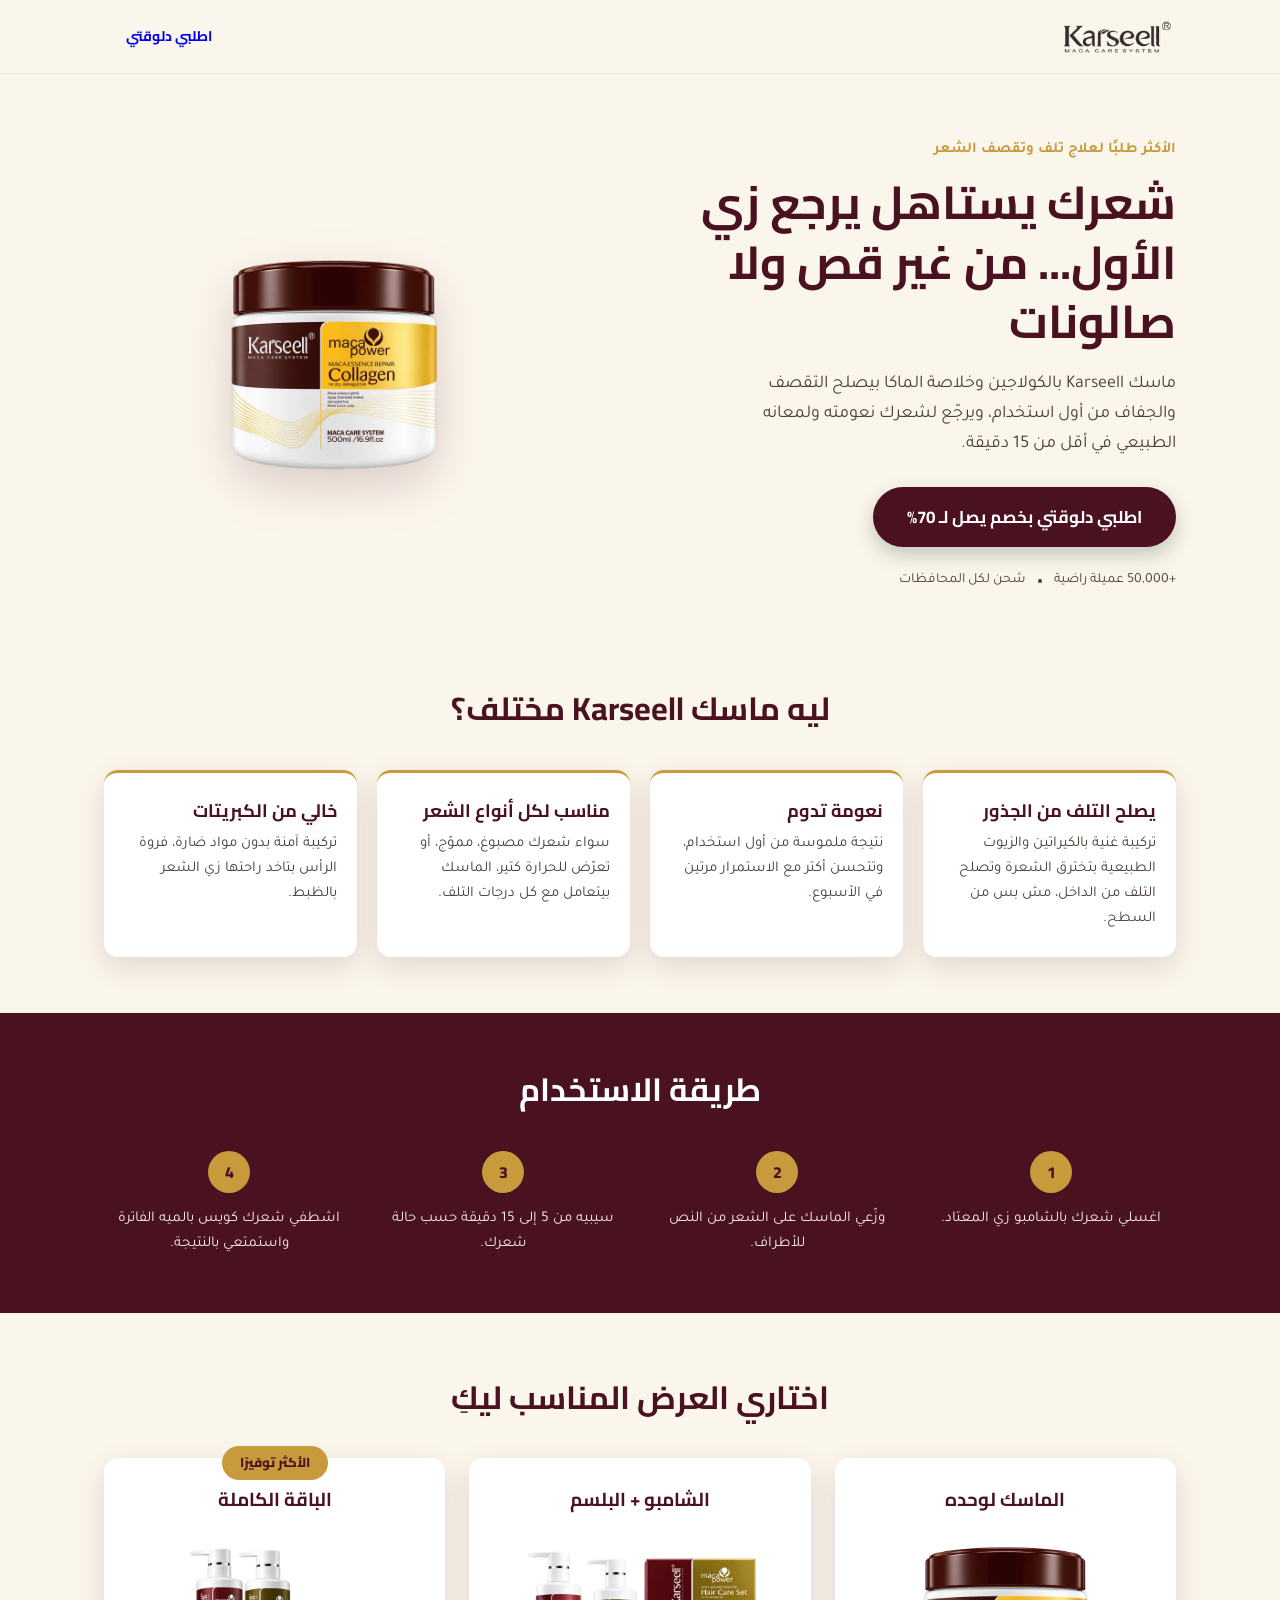
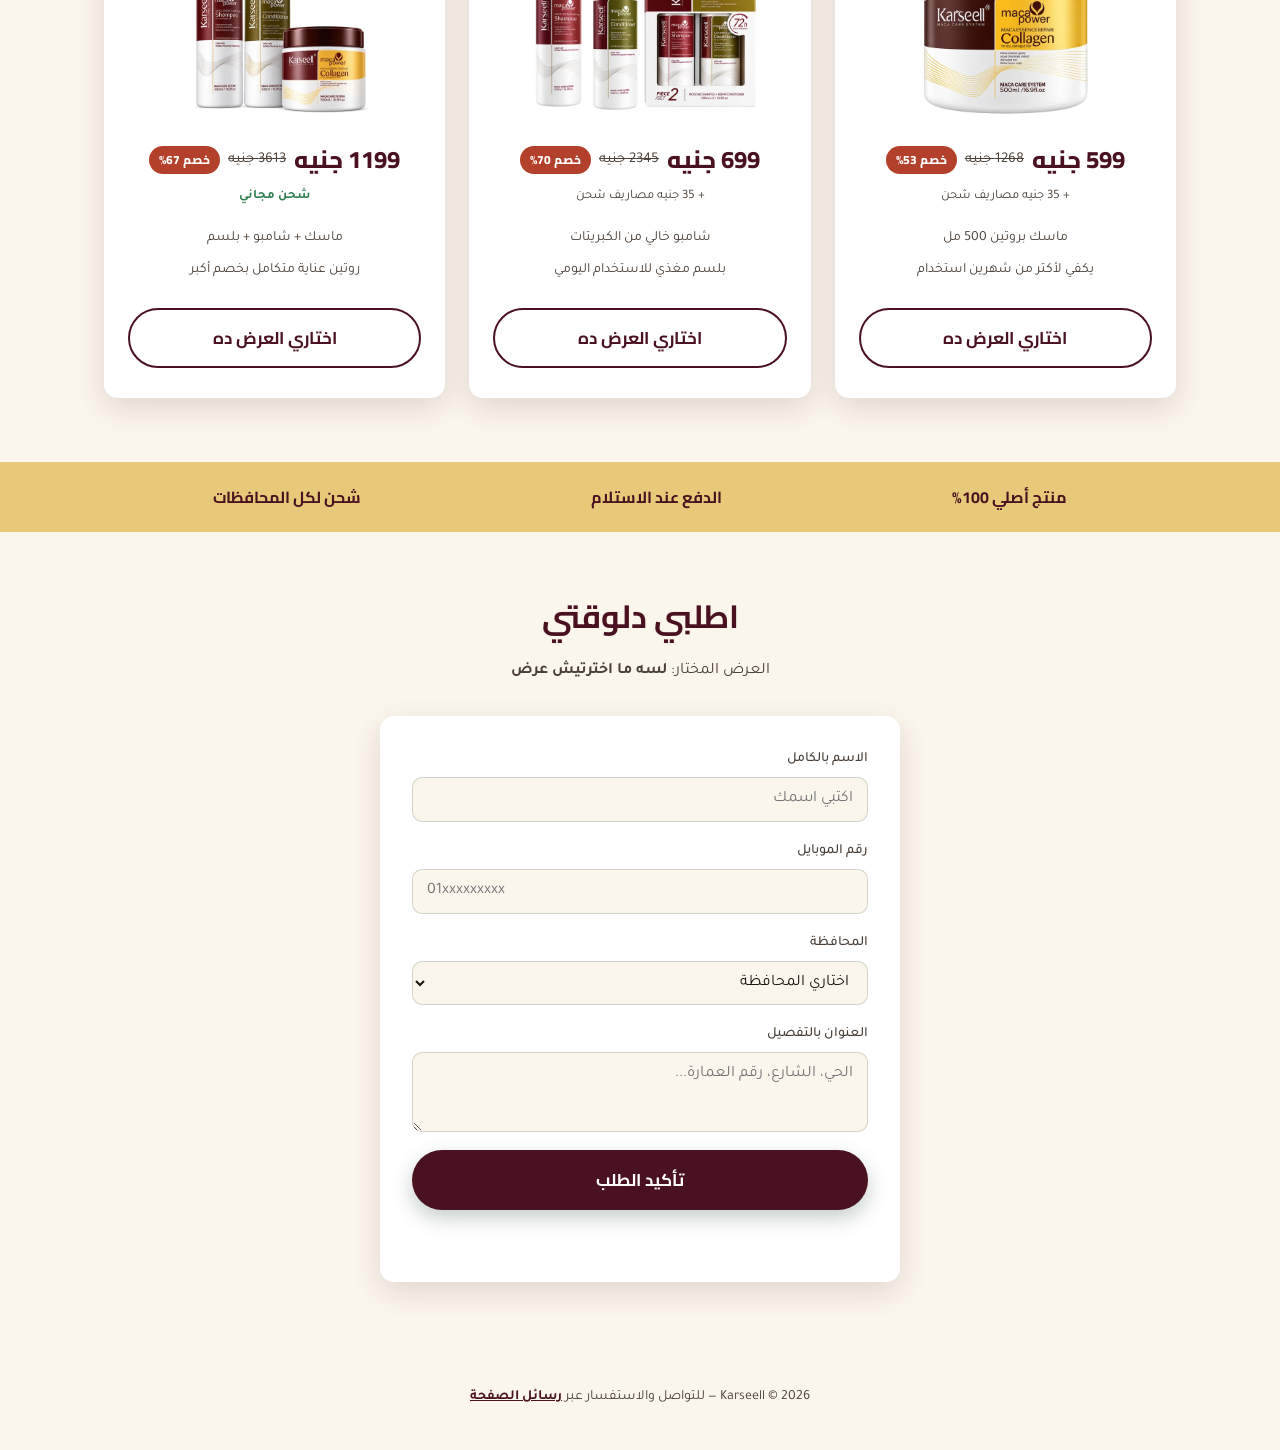
==== index.html @ fdcff7a0 "Update index.html" ====
<!DOCTYPE html>
<html lang="ar" dir="rtl">
<head>
<meta charset="UTF-8">
<meta name="viewport" content="width=device-width, initial-scale=1.0">
<title>Karseell | ماسك الشعر الأصلي</title>
<link rel="icon" type="image/png" href="assets/favicon.png">
<meta name="description" content="ماسك الشعر من Karseell بالكولاجين وخلاصة الماكا - يصلح التلف والتقصف ويرجّع للشعر نعومته من أول استخدام. اطلبي دلوقتي بخصم يصل لـ 50%.">
<link rel="preconnect" href="https://fonts.googleapis.com">
<link rel="preconnect" href="https://fonts.gstatic.com" crossorigin>
<link href="https://fonts.googleapis.com/css2?family=Cairo:wght@600;700;800&family=Tajawal:wght@400;500;700&display=swap" rel="stylesheet">
<link rel="stylesheet" href="style.css">
</head>
<body>

<!-- Header -->
<header class="site-header">
  <div class="wrap header-inner">
    <img src="assets/logo.png" alt="Karseell" class="logo-img">
    <a href="#order" class="btn btn-small">اطلبي دلوقتي</a>
  </div>
</header>

<!-- Hero -->
<section class="hero">
  <div class="wrap hero-inner">
    <div class="hero-copy">
      <p class="eyebrow">الأكثر طلبًا لعلاج تلف وتقصف الشعر</p>
      <h1>شعرك يستاهل يرجع زي الأول... من غير قص ولا صالونات</h1>
      <p class="hero-sub">ماسك Karseell بالكولاجين وخلاصة الماكا بيصلح التقصف والجفاف من أول استخدام، ويرجّع لشعرك نعومته ولمعانه الطبيعي في أقل من 15 دقيقة.</p>
      <a href="#order" class="btn btn-primary">اطلبي دلوقتي بخصم يصل لـ 70%</a>
      <div class="hero-trust">
        <span>+50,000 عميلة راضية</span>
        <span class="dot"></span>
        <span>شحن لكل المحافظات</span>
      </div>
    </div>
    <div class="hero-visual">
      <img src="assets/mask.webp" alt="ماسك Karseell" class="product-photo hero-photo">
    </div>
  </div>
</section>

<!-- Features -->
<section class="features">
  <div class="wrap">
    <h2 class="section-title">ليه ماسك Karseell مختلف؟</h2>
    <div class="feature-grid">
      <div class="feature-card">
        <h3>يصلح التلف من الجذور</h3>
        <p>تركيبة غنية بالكيراتين والزيوت الطبيعية بتخترق الشعرة وتصلح التلف من الداخل، مش بس من السطح.</p>
      </div>
      <div class="feature-card">
        <h3>نعومة تدوم</h3>
        <p>نتيجة ملموسة من أول استخدام، وتتحسن أكتر مع الاستمرار مرتين في الأسبوع.</p>
      </div>
      <div class="feature-card">
        <h3>مناسب لكل أنواع الشعر</h3>
        <p>سواء شعرك مصبوغ، مموّج، أو تعرّض للحرارة كتير، الماسك بيتعامل مع كل درجات التلف.</p>
      </div>
      <div class="feature-card">
        <h3>خالي من الكبريتات</h3>
        <p>تركيبة آمنة بدون مواد ضارة، فروة الرأس بتاخد راحتها زي الشعر بالظبط.</p>
      </div>
    </div>
  </div>
</section>

<!-- How to use -->
<section class="how-to">
  <div class="wrap">
    <h2 class="section-title">طريقة الاستخدام</h2>
    <div class="steps">
      <div class="step">
        <span class="step-num">1</span>
        <p>اغسلي شعرك بالشامبو زي المعتاد.</p>
      </div>
      <div class="step">
        <span class="step-num">2</span>
        <p>وزّعي الماسك على الشعر من النص للأطراف.</p>
      </div>
      <div class="step">
        <span class="step-num">3</span>
        <p>سيبيه من 5 إلى 15 دقيقة حسب حالة شعرك.</p>
      </div>
      <div class="step">
        <span class="step-num">4</span>
        <p>اشطفي شعرك كويس بالميه الفاترة واستمتعي بالنتيجة.</p>
      </div>
    </div>
  </div>
</section>

<!-- Offers -->
<section class="offers" id="offers">
  <div class="wrap">
    <h2 class="section-title">اختاري العرض المناسب ليكِ</h2>
    <div class="offer-grid">

      <div class="offer-card" data-offer="mask">
        <h3>الماسك لوحده</h3>
        <div class="offer-visual">
          <img src="assets/mask.webp" alt="ماسك Karseell" class="product-photo">
        </div>
        <p class="offer-price"><span class="price-new">599 جنيه</span> <span class="price-old">1268 جنيه</span> <span class="discount-badge">خصم 53%</span></p>
        <p class="offer-shipping">+ 35 جنيه مصاريف شحن</p>
        <ul class="offer-list">
          <li>ماسك بروتين 500 مل</li>
          <li>يكفي لأكتر من شهرين استخدام</li>
        </ul>
        <a href="#order" class="btn btn-outline choose-offer">اختاري العرض ده</a>
      </div>

      <div class="offer-card" data-offer="duo">
        <h3>الشامبو + البلسم</h3>
        <div class="offer-visual">
          <img src="assets/duo.webp" alt="شامبو وبلسم Karseell" class="product-photo">
        </div>
        <p class="offer-price"><span class="price-new">699 جنيه</span> <span class="price-old">2345 جنيه</span> <span class="discount-badge">خصم 70%</span></p>
        <p class="offer-shipping">+ 35 جنيه مصاريف شحن</p>
        <ul class="offer-list">
          <li>شامبو خالي من الكبريتات</li>
          <li>بلسم مغذي للاستخدام اليومي</li>
        </ul>
        <a href="#order" class="btn btn-outline choose-offer">اختاري العرض ده</a>
      </div>

      <div class="offer-card recommended" data-offer="full">
        <span class="badge">الأكثر توفيرًا</span>
        <h3>الباقة الكاملة</h3>
        <div class="offer-visual">
          <img src="assets/bundle.webp" alt="باقة Karseell كاملة: ماسك وشامبو وبلسم" class="product-photo">
        </div>
        <p class="offer-price"><span class="price-new">1199 جنيه</span> <span class="price-old">3613 جنيه</span> <span class="discount-badge">خصم 67%</span></p>
        <p class="offer-shipping offer-shipping-free">شحن مجاني</p>
        <ul class="offer-list">
          <li>ماسك + شامبو + بلسم</li>
          <li>روتين عناية متكامل بخصم أكبر</li>
        </ul>
        <a href="#order" class="btn btn-outline choose-offer">اختاري العرض ده</a>
      </div>

    </div>
  </div>
</section>

<!-- Trust -->
<section class="trust">
  <div class="wrap trust-inner">
    <div class="trust-item">منتج أصلي 100%</div>
    <div class="trust-item">الدفع عند الاستلام</div>
    <div class="trust-item">شحن لكل المحافظات</div>
  </div>
</section>

<!-- Order Form -->
<section class="order" id="order">
  <div class="wrap">
    <h2 class="section-title">اطلبي دلوقتي</h2>
    <p class="order-sub">العرض المختار: <strong id="selectedOfferLabel">لسه ما اخترتيش عرض</strong></p>

    <form id="orderForm" class="order-form" novalidate>
      <input type="hidden" id="offerField" name="offer" value="">

      <label>
        الاسم بالكامل
        <input type="text" name="name" required placeholder="اكتبي اسمك">
      </label>

      <label>
        رقم الموبايل
        <input type="tel" name="phone" required pattern="^01[0-9]{9}$" placeholder="01xxxxxxxxx">
      </label>

      <label>
        المحافظة
        <select name="governorate" required>
          <option value="" disabled selected>اختاري المحافظة</option>
          <option>القاهرة</option>
          <option>الجيزة</option>
          <option>الإسكندرية</option>
          <option>القليوبية</option>
          <option>الدقهلية</option>
          <option>الشرقية</option>
          <option>الغربية</option>
          <option>المنوفية</option>
          <option>البحيرة</option>
          <option>كفر الشيخ</option>
          <option>دمياط</option>
          <option>بورسعيد</option>
          <option>الإسماعيلية</option>
          <option>السويس</option>
          <option>شمال سيناء</option>
          <option>جنوب سيناء</option>
          <option>الفيوم</option>
          <option>بني سويف</option>
          <option>المنيا</option>
          <option>أسيوط</option>
          <option>سوهاج</option>
          <option>قنا</option>
          <option>الأقصر</option>
          <option>أسوان</option>
          <option>البحر الأحمر</option>
          <option>الوادي الجديد</option>
          <option>مطروح</option>
        </select>
      </label>

      <label>
        العنوان بالتفصيل
        <textarea name="address" required placeholder="الحي، الشارع، رقم العمارة..."></textarea>
      </label>

      <div class="order-summary" id="orderSummary" hidden>
        <h3>مراجعة الطلب قبل التأكيد</h3>
        <div class="summary-row">
          <span>المنتج المختار</span>
          <span id="summaryOfferName">-</span>
        </div>
        <div class="summary-row">
          <span>السعر</span>
          <span id="summaryPrice">-</span>
        </div>
        <div class="summary-row">
          <span>نسبة الخصم</span>
          <span id="summaryDiscount">-</span>
        </div>
        <div class="summary-row">
          <span>مصاريف الشحن</span>
          <span id="summaryShipping">-</span>
        </div>

        <div class="coupon-block">
          <label for="couponInput">عندك كود خصم؟</label>
          <div class="coupon-input-group">
            <input type="text" id="couponInput" placeholder="اكتبي الكود هنا">
            <button type="button" id="applyCouponBtn" class="btn btn-outline btn-small">تفعيل الكود</button>
          </div>
          <p id="couponMessage" class="coupon-message"></p>
        </div>

        <div class="summary-row summary-total">
          <span>الإجمالي</span>
          <span id="summaryTotal">-</span>
        </div>
      </div>

      <button type="submit" class="btn btn-primary btn-full">تأكيد الطلب</button>
      <p id="formMessage" class="form-message" role="status" aria-live="polite"></p>
    </form>
  </div>
</section>

<!-- Footer -->
<footer class="site-footer">
  <div class="wrap">
    <p>Karseell &copy; <span id="year"></span> — للتواصل والاستفسار عبر <a href="https://www.facebook.com/karseell.original.egypt/" target="_blank" rel="noopener">رسائل الصفحة</a></p>
  </div>
</footer>

<script src="script.js"></script>
</body>
</html>
---- style.css ----
/* ============ Tokens ============ */
:root{
  --emerald-deep: #4A1220;
  --emerald: #6E1F31;
  --gold: #C79A3B;
  --gold-light: #E7C979;
  --ivory: #FBF6EC;
  --blush: #D98B95;
  --ink: #1A1410;
  --ink-soft: #4B4038;
  --white: #FFFFFF;

  --font-display: 'Cairo', sans-serif;
  --font-body: 'Tajawal', sans-serif;

  --radius: 14px;
  --shadow: 0 10px 30px rgba(74, 18, 32, 0.14);
  --max-width: 1120px;
}

*{ box-sizing: border-box; }
html{ scroll-behavior: smooth; overflow-x: hidden; }

body{
  margin:0;
  font-family: var(--font-body);
  color: var(--ink);
  background: var(--ivory);
  line-height: 1.65;
  overflow-x: hidden;
}

img{ max-width:100%; display:block; }

.wrap{
  max-width: var(--max-width);
  margin: 0 auto;
  padding: 0 24px;
}

h1,h2,h3{
  font-family: var(--font-display);
  margin: 0 0 16px;
  color: var(--emerald-deep);
  line-height: 1.3;
}

a{ text-decoration:none; }
ul{ margin:0; padding:0; list-style:none; }

/* ============ Buttons ============ */
.btn{
  display:inline-block;
  font-family: var(--font-display);
  font-weight:700;
  font-size: 17px;
  padding: 14px 32px;
  border-radius: 999px;
  transition: transform .15s ease, box-shadow .15s ease;
  border: 2px solid transparent;
  cursor:pointer;
}
.btn:hover{ transform: translateY(-2px); }

.btn-primary{
  background: var(--emerald-deep);
  color: var(--white);
  box-shadow: 0 8px 20px rgba(22,56,40,.25);
}
.btn-primary:hover{ background: var(--emerald); }

.btn-outline{
  background: transparent;
  color: var(--emerald-deep);
  border-color: var(--emerald-deep);
}
.btn-outline:hover{ background: var(--emerald-deep); color: var(--white); }

.btn-small{ padding: 9px 20px; font-size: 14px; }
.btn-full{ width:100%; text-align:center; border:none; }

/* ============ Header ============ */
.site-header{
  position: sticky;
  top:0;
  z-index: 50;
  background: rgba(251,246,236,.92);
  backdrop-filter: blur(6px);
  border-bottom: 1px solid rgba(22,56,40,.08);
}
.header-inner{
  display:flex;
  align-items:center;
  justify-content:space-between;
  padding-top: 14px;
  padding-bottom: 14px;
}
.logo-img{
  height: 34px;
  width: auto;
}

/* ============ Hero ============ */
.hero{ padding: 64px 0 40px; }
.hero-inner{
  display:grid;
  grid-template-columns: 1.1fr .9fr;
  gap: 48px;
  align-items:center;
}
.eyebrow{
  color: var(--gold);
  font-weight: 700;
  margin: 0 0 10px;
  font-size: 15px;
}
.hero h1{
  font-size: clamp(32px, 4vw, 46px);
}
.hero-sub{
  color: var(--ink-soft);
  font-size: 18px;
  max-width: 46ch;
  margin-bottom: 28px;
}
.hero-trust{
  margin-top: 22px;
  display:flex;
  align-items:center;
  gap: 12px;
  color: var(--ink-soft);
  font-size: 14px;
  flex-wrap: wrap;
}
.dot{
  width:4px; height:4px; border-radius:50%;
  background: var(--ink-soft);
  display:inline-block;
}

.hero-visual{ display:flex; justify-content:center; }

/* ---- jar illustration (placeholder for real product photo) ---- */
.jar{
  position: relative;
  width: 200px;
}
.jar-lid{
  width: 60%;
  height: 26px;
  margin: 0 auto;
  background: linear-gradient(180deg, var(--gold-light), var(--gold));
  border-radius: 8px 8px 0 0;
}
.jar-body{
  height: 220px;
  background: linear-gradient(160deg, var(--emerald), var(--emerald-deep));
  border-radius: 0 0 22px 22px;
  display:flex;
  align-items:center;
  justify-content:center;
  box-shadow: var(--shadow);
  position: relative;
}
.jar-body::after{
  content:"";
  position:absolute;
  inset: 14px;
  border: 1px solid rgba(255,255,255,.25);
  border-radius: 14px;
}
.jar-label{
  font-family: var(--font-display);
  color: var(--gold-light);
  font-weight: 800;
  letter-spacing: 2px;
  font-size: 14px;
}
.jar.small{ width: clamp(64px, 22vw, 100px); }
.jar.small .jar-body{ height: 120px; border-radius: 0 0 14px 14px; }
.jar.small .jar-lid{ height: 16px; }
.jar.small .jar-label{ font-size: 10px; letter-spacing: 1px; }

.jar-shampoo .jar-body{ background: linear-gradient(160deg, #8A2942, var(--emerald-deep)); }
.jar-conditioner .jar-body{ background: linear-gradient(160deg, var(--blush), #B85C6B); }
.jar-conditioner .jar-label{ color: var(--white); }

/* ---- real product photos ---- */
.product-photo{
  max-width: 100%;
  height: auto;
  object-fit: contain;
}
.hero-photo{
  width: min(320px, 80%);
  filter: drop-shadow(0 18px 24px rgba(74,18,32,.18));
}
.offer-visual .product-photo{
  max-height: 170px;
  width: auto;
}

/* ============ Section title ============ */
.section-title{
  text-align:center;
  font-size: clamp(24px, 3vw, 32px);
  margin-bottom: 40px;
}

/* ============ Features ============ */
.features{ padding: 56px 0; }
.feature-grid{
  display:grid;
  grid-template-columns: repeat(4, 1fr);
  gap: 20px;
}
.feature-card{
  background: var(--white);
  border-radius: var(--radius);
  padding: 26px 20px;
  box-shadow: var(--shadow);
  border-top: 3px solid var(--gold);
}
.feature-card h3{
  font-size: 18px;
  margin-bottom: 10px;
}
.feature-card p{
  color: var(--ink-soft);
  font-size: 15px;
  margin:0;
}

/* ============ How to use ============ */
.how-to{
  padding: 56px 0;
  background: var(--emerald-deep);
  color: var(--white);
}
.how-to .section-title{ color: var(--white); }
.steps{
  display:grid;
  grid-template-columns: repeat(4, 1fr);
  gap: 24px;
}
.step{ text-align:center; }
.step-num{
  display:inline-flex;
  align-items:center;
  justify-content:center;
  width: 42px; height:42px;
  border-radius:50%;
  background: var(--gold);
  color: var(--emerald-deep);
  font-family: var(--font-display);
  font-weight: 800;
  margin-bottom: 14px;
}
.step p{ margin:0; font-size:15px; opacity:.92; }

/* ============ Offers ============ */
.offers{ padding: 64px 0; }
.offer-grid{
  display:grid;
  grid-template-columns: repeat(3, 1fr);
  gap: 24px;
  align-items: stretch;
}
.offer-card{
  background: var(--white);
  border-radius: var(--radius);
  padding: 28px 22px;
  box-shadow: var(--shadow);
  text-align:center;
  display:flex;
  flex-direction:column;
  position: relative;
  border: 2px solid transparent;
  transition: border-color .2s ease, transform .2s ease, box-shadow .2s ease;
}
.offer-card.selected{
  border-color: var(--gold);
  transform: translateY(-10px);
  box-shadow: 0 14px 34px rgba(74, 18, 32, 0.2);
}
.offer-card.selected .choose-offer{
  background: var(--emerald-deep);
  color: var(--white);
  border-color: var(--emerald-deep);
}
.badge{
  position:absolute;
  top: -14px;
  right: 50%;
  transform: translateX(50%);
  background: var(--gold);
  color: var(--emerald-deep);
  font-family: var(--font-display);
  font-weight: 800;
  font-size: 13px;
  padding: 6px 18px;
  border-radius: 999px;
  white-space: nowrap;
}
.offer-visual{
  display:flex;
  justify-content:center;
  flex-wrap: wrap;
  gap: 10px;
  margin: 18px 0;
  min-height: 130px;
  align-items:flex-end;
}
.offer-price{
  margin: 6px 0 14px;
  display:flex;
  align-items:center;
  justify-content:center;
  flex-wrap: wrap;
  gap: 8px;
}
.price-new{
  font-family: var(--font-display);
  font-weight: 800;
  font-size: 24px;
  color: var(--emerald-deep);
}
.price-old{
  font-size: 15px;
  color: var(--ink-soft);
  text-decoration: line-through;
}
.discount-badge{
  font-family: var(--font-display);
  font-weight: 800;
  font-size: 12px;
  color: var(--white);
  background: #B3402A;
  padding: 4px 10px;
  border-radius: 999px;
  white-space: nowrap;
}
.offer-list{ margin-bottom: 22px; flex-grow:1; }
.offer-shipping{
  font-size: 13px;
  color: var(--ink-soft);
  margin: -8px 0 16px;
}
.offer-shipping-free{
  color: #2E7D4F;
  font-weight: 700;
}
.offer-list li{
  color: var(--ink-soft);
  font-size: 14px;
  padding: 4px 0;
}

/* ============ Trust bar ============ */
.trust{ background: var(--gold-light); padding: 22px 0; }
.trust-inner{
  display:flex;
  justify-content:space-around;
  flex-wrap: wrap;
  gap: 12px;
  font-family: var(--font-display);
  font-weight: 700;
  color: var(--emerald-deep);
  text-align:center;
}

/* ============ Order form ============ */
.order{ padding: 64px 0; }
.order-sub{
  text-align:center;
  color: var(--ink-soft);
  margin-top:-20px;
  margin-bottom: 32px;
}
.order-form{
  max-width: 520px;
  margin: 0 auto;
  display:flex;
  flex-direction:column;
  gap: 18px;
  background: var(--white);
  padding: 32px;
  border-radius: var(--radius);
  box-shadow: var(--shadow);
}
.order-form label{
  display:flex;
  flex-direction:column;
  gap: 6px;
  font-size: 14px;
  color: var(--ink-soft);
  font-weight: 500;
}
.order-form input,
.order-form select,
.order-form textarea{
  font-family: var(--font-body);
  font-size: 16px;
  padding: 12px 14px;
  border-radius: 10px;
  border: 1.5px solid rgba(22,56,40,.18);
  background: var(--ivory);
  color: var(--ink);
}
.order-form input:focus,
.order-form select:focus,
.order-form textarea:focus{
  outline: none;
  border-color: var(--gold);
}
.order-form textarea{ resize: vertical; min-height: 80px; }
.form-message{
  text-align:center;
  font-weight: 700;
  min-height: 22px;
  margin:0;
}
.form-message.success{ color: var(--emerald-deep); }
.form-message.error{ color: #B3402A; }

/* ---- order summary / review before confirming ---- */
.order-summary{
  background: var(--ivory);
  border: 1.5px solid rgba(74,18,32,.15);
  border-radius: 12px;
  padding: 18px;
  margin-top: 6px;
}
.order-summary h3{
  font-size: 16px;
  margin: 0 0 12px;
}
.summary-row{
  display:flex;
  justify-content:space-between;
  align-items:center;
  font-size: 14px;
  color: var(--ink-soft);
  padding: 6px 0;
  border-bottom: 1px dashed rgba(74,18,32,.12);
}
.summary-row:last-of-type{ border-bottom:none; }
.summary-total{
  margin-top: 6px;
  padding-top: 12px;
  border-top: 2px solid rgba(74,18,32,.2);
  font-family: var(--font-display);
  font-weight: 800;
  font-size: 18px;
  color: var(--emerald-deep);
}
.summary-free{ color:#2E7D4F; font-weight:700; }

.coupon-block{
  margin: 14px 0;
  padding: 14px 0;
  border-top: 1px dashed rgba(74,18,32,.12);
  border-bottom: 1px dashed rgba(74,18,32,.12);
}
.coupon-block label{
  display:block;
  font-size: 13px;
  color: var(--ink-soft);
  margin-bottom: 8px;
}
.coupon-input-group{
  display:flex;
  gap: 8px;
}
.coupon-input-group input{
  flex-grow:1;
  font-family: var(--font-body);
  font-size: 15px;
  padding: 10px 12px;
  border-radius: 8px;
  border: 1.5px solid rgba(22,56,40,.18);
  background: var(--white);
}
.coupon-message{
  font-size: 13px;
  margin: 8px 0 0;
  min-height: 16px;
}
.coupon-message.success{ color:#2E7D4F; font-weight:700; }
.coupon-message.error{ color:#B3402A; font-weight:700; }

/* ============ Footer ============ */
.site-footer{
  padding: 26px 0;
  text-align:center;
  color: var(--ink-soft);
  font-size: 14px;
}
.site-footer a{
  color: var(--emerald-deep);
  font-weight: 700;
  text-decoration: underline;
}

/* ============ Thank-you page ============ */
.thankyou{ padding: 80px 0; }
.thankyou-inner{
  max-width: 520px;
  margin: 0 auto;
  text-align:center;
}
.thankyou-check{
  width: 64px; height:64px;
  margin: 0 auto 20px;
  border-radius:50%;
  background: var(--emerald-deep);
  color: var(--white);
  font-size: 30px;
  display:flex;
  align-items:center;
  justify-content:center;
}
.thankyou-sub{
  color: var(--ink-soft);
  margin-bottom: 32px;
}
.discount-box{
  background: var(--white);
  border: 2px dashed var(--gold);
  border-radius: var(--radius);
  padding: 28px 22px;
  margin-bottom: 32px;
}
.discount-title{
  font-family: var(--font-display);
  font-weight: 800;
  color: var(--emerald-deep);
  margin: 0 0 6px;
}
.discount-copy{
  color: var(--ink-soft);
  margin: 0 0 16px;
}
.discount-code-row{
  display:flex;
  align-items:center;
  gap: 10px;
  margin-bottom: 12px;
}
.discount-code{
  font-family: var(--font-display);
  font-weight: 800;
  font-size: 24px;
  letter-spacing: 3px;
  color: var(--emerald-deep);
  background: var(--ivory);
  border-radius: 10px;
  padding: 12px 16px;
  flex-grow: 1;
}
.btn-copy{
  padding: 10px 18px;
  font-size: 14px;
  white-space: nowrap;
}
.discount-expiry{
  font-size: 13px;
  color: var(--ink-soft);
  margin:0;
}

/* ============ Focus visibility ============ */
a:focus-visible, button:focus-visible, input:focus-visible, select:focus-visible, textarea:focus-visible{
  outline: 2px solid var(--gold);
  outline-offset: 2px;
}

/* ============ Reduced motion ============ */
@media (prefers-reduced-motion: reduce){
  html{ scroll-behavior:auto; }
  .btn{ transition:none; }
}

/* ============ Responsive ============ */
@media (max-width: 860px){
  .hero-inner{ grid-template-columns: 1fr; text-align:center; }
  .hero-trust{ justify-content:center; }
  .feature-grid{ grid-template-columns: repeat(2, 1fr); }
  .steps{ grid-template-columns: repeat(2, 1fr); }
  .offer-grid{ grid-template-columns: 1fr; }
  .offer-card.selected{ transform:none; }
  .offer-card.recommended{ order:-1; }
}

@media (max-width: 480px){
  .feature-grid{ grid-template-columns: 1fr; }
  .steps{ grid-template-columns: 1fr; }
  .hero{ padding: 40px 0 24px; }
  .order-form{ padding: 22px; }
  .discount-code-row{ flex-direction: column; }
  .coupon-input-group{ flex-direction: column; }
}
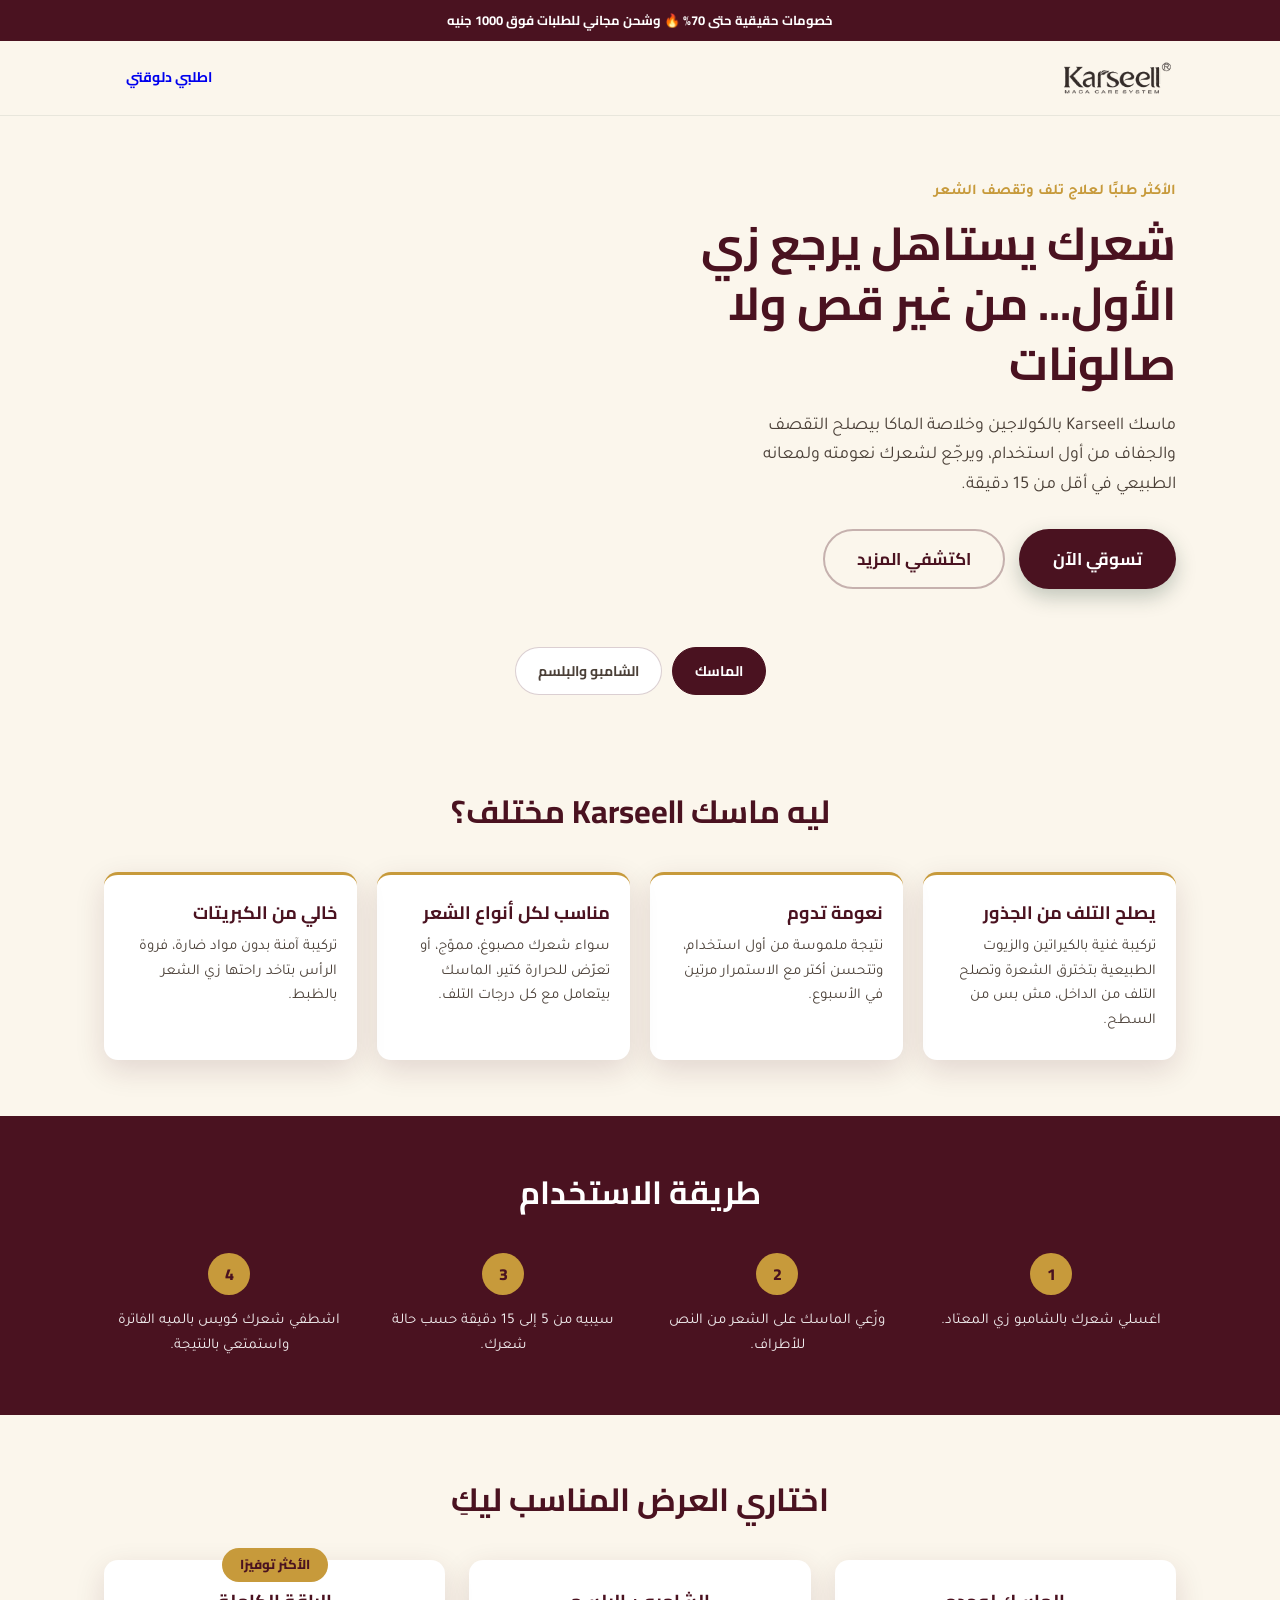
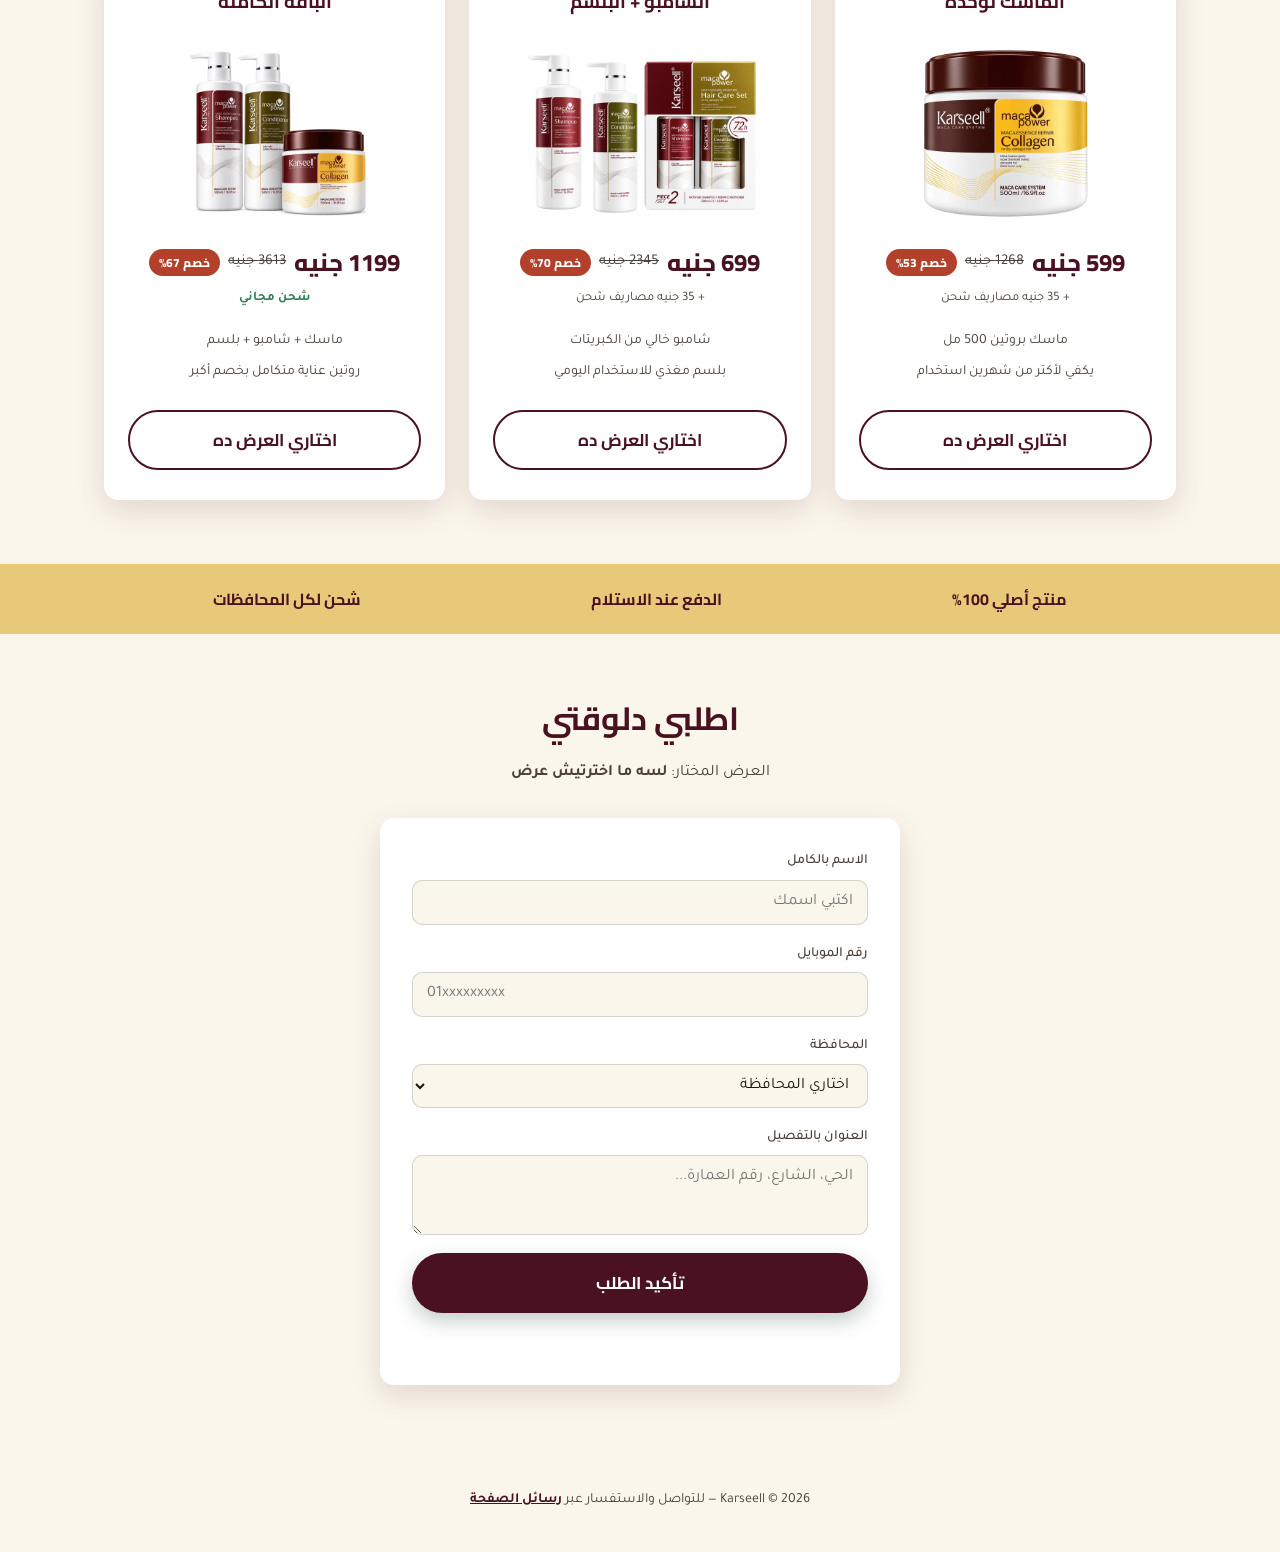
==== commit 44fce156: "Add files via upload" ====
--- a/index.html
+++ b/index.html
@@ -13,6 +13,11 @@
 </head>
 <body>
 
+<!-- Promo Bar -->
+<div class="promo-bar">
+  خصومات حقيقية حتى 70% 🔥 وشحن مجاني للطلبات فوق 1000 جنيه
+</div>
+
 <!-- Header -->
 <header class="site-header">
   <div class="wrap header-inner">
@@ -24,25 +29,43 @@
 <!-- Hero -->
 <section class="hero">
   <div class="wrap hero-inner">
-    <div class="hero-copy">
-      <p class="eyebrow">الأكثر طلبًا لعلاج تلف وتقصف الشعر</p>
-      <h1>شعرك يستاهل يرجع زي الأول... من غير قص ولا صالونات</h1>
-      <p class="hero-sub">ماسك Karseell بالكولاجين وخلاصة الماكا بيصلح التقصف والجفاف من أول استخدام، ويرجّع لشعرك نعومته ولمعانه الطبيعي في أقل من 15 دقيقة.</p>
-      <a href="#order" class="btn btn-primary">اطلبي دلوقتي بخصم يصل لـ 70%</a>
-      <div class="hero-trust">
-        <span>+50,000 عميلة راضية</span>
-        <span class="dot"></span>
-        <span>شحن لكل المحافظات</span>
-      </div>
-    </div>
-    <div class="hero-visual">
-      <img src="assets/mask.webp" alt="ماسك Karseell" class="product-photo hero-photo">
+
+    <!-- Slide 1: Mask -->
+    <div class="hero-slide is-active" data-hero-slide="mask">
+      <div class="hero-copy">
+        <p class="eyebrow">الأكثر طلبًا لعلاج تلف وتقصف الشعر</p>
+        <h1>شعرك يستاهل يرجع زي الأول... من غير قص ولا صالونات</h1>
+        <p class="hero-sub">ماسك Karseell بالكولاجين وخلاصة الماكا بيصلح التقصف والجفاف من أول استخدام، ويرجّع لشعرك نعومته ولمعانه الطبيعي في أقل من 15 دقيقة.</p>
+        <div class="hero-btn-group">
+          <a href="#order" class="btn btn-primary">تسوقي الآن</a>
+          <a href="#features" class="btn btn-secondary">اكتشفي المزيد</a>
+        </div>
+      </div>
+    </div>
+
+    <!-- Slide 2: Shampoo + Conditioner -->
+    <div class="hero-slide" data-hero-slide="duo">
+      <div class="hero-copy">
+        <p class="eyebrow">روتين العناية اليومي الكامل</p>
+        <h1>شامبو وبلسم يغسلوا التلف مش بس الشعر</h1>
+        <p class="hero-sub">تركيبة خالية من الكبريتات بتنضف فروة الرأس وتغذي الشعر من الاستخدام اليومي، مع بلسم مرطب يسهّل تسريح شعرك من غير تشابك.</p>
+        <div class="hero-btn-group">
+          <a href="#order" class="btn btn-primary">تسوقي الآن</a>
+          <a href="#features" class="btn btn-secondary">اكتشفي المزيد</a>
+        </div>
+      </div>
+    </div>
+
+    <!-- Hero tabs -->
+    <div class="hero-tabs">
+      <button type="button" class="hero-tab is-active" data-hero-tab="mask">الماسك</button>
+      <button type="button" class="hero-tab" data-hero-tab="duo">الشامبو والبلسم</button>
     </div>
   </div>
 </section>
 
 <!-- Features -->
-<section class="features">
+<section class="features" id="features">
   <div class="wrap">
     <h2 class="section-title">ليه ماسك Karseell مختلف؟</h2>
     <div class="feature-grid">
@@ -258,6 +281,11 @@
   </div>
 </footer>
 
+<!-- Sticky mobile CTA -->
+<div class="mobile-sticky-cta">
+  <a href="#order" class="btn btn-primary btn-full">اطلبي دلوقتي بخصم يصل لـ 70% 🔥</a>
+</div>
+
 <script src="script.js"></script>
 </body>
 </html>
--- a/style.css
+++ b/style.css
@@ -76,6 +76,24 @@
 }
 .btn-outline:hover{ background: var(--emerald-deep); color: var(--white); }
 
+.btn-secondary{
+  background: transparent;
+  color: var(--emerald-deep);
+  border-color: rgba(74,18,32,.3);
+}
+.btn-secondary:hover{
+  border-color: var(--emerald-deep);
+  background: rgba(74,18,32,.05);
+}
+
+.hero-btn-group{
+  display:flex;
+  align-items:center;
+  gap: 14px;
+  flex-wrap: wrap;
+  margin-bottom: 22px;
+}
+
 .btn-small{ padding: 9px 20px; font-size: 14px; }
 .btn-full{ width:100%; text-align:center; border:none; }
 
@@ -101,12 +119,53 @@
 }
 
 /* ============ Hero ============ */
-.hero{ padding: 64px 0 40px; }
-.hero-inner{
-  display:grid;
+/* ============ Promo bar ============ */
+.promo-bar{
+  background: var(--emerald-deep);
+  color: var(--white);
+  text-align: center;
+  font-family: var(--font-display);
+  font-weight: 700;
+  font-size: 13px;
+  padding: 10px 16px;
+}
+
+/* ============ Hero ============ */
+.hero{ padding: 64px 0 40px; position: relative; }
+.hero-slide{
+  display: none;
+}
+.hero-slide.is-active{
+  display: grid;
   grid-template-columns: 1.1fr .9fr;
   gap: 48px;
-  align-items:center;
+  align-items: center;
+}
+.hero-tabs{
+  display:flex;
+  justify-content:center;
+  gap: 10px;
+  margin-top: 36px;
+}
+.hero-tab{
+  font-family: var(--font-display);
+  font-weight: 700;
+  font-size: 14px;
+  padding: 10px 22px;
+  border-radius: 999px;
+  border: 1.5px solid rgba(74,18,32,.2);
+  background: var(--white);
+  color: var(--ink-soft);
+  cursor: pointer;
+  transition: all .2s ease;
+}
+.hero-tab.is-active{
+  background: var(--emerald-deep);
+  border-color: var(--emerald-deep);
+  color: var(--white);
+}
+.hero-inner{
+  display: block;
 }
 .eyebrow{
   color: var(--gold);
@@ -582,9 +641,28 @@
 }
 
 /* ============ Responsive ============ */
+/* ============ Sticky mobile CTA ============ */
+.mobile-sticky-cta{
+  display: none;
+}
+
 @media (max-width: 860px){
-  .hero-inner{ grid-template-columns: 1fr; text-align:center; }
+  .hero-slide.is-active{ grid-template-columns: 1fr; text-align:center; }
   .hero-trust{ justify-content:center; }
+  .mobile-sticky-cta{
+    display: block;
+    position: fixed;
+    bottom: 0;
+    right: 0;
+    left: 0;
+    z-index: 60;
+    padding: 12px 16px;
+    background: rgba(251,246,236,.97);
+    backdrop-filter: blur(6px);
+    border-top: 1px solid rgba(74,18,32,.1);
+    box-shadow: 0 -6px 20px rgba(74,18,32,.08);
+  }
+  body{ padding-bottom: 74px; }
   .feature-grid{ grid-template-columns: repeat(2, 1fr); }
   .steps{ grid-template-columns: repeat(2, 1fr); }
   .offer-grid{ grid-template-columns: 1fr; }
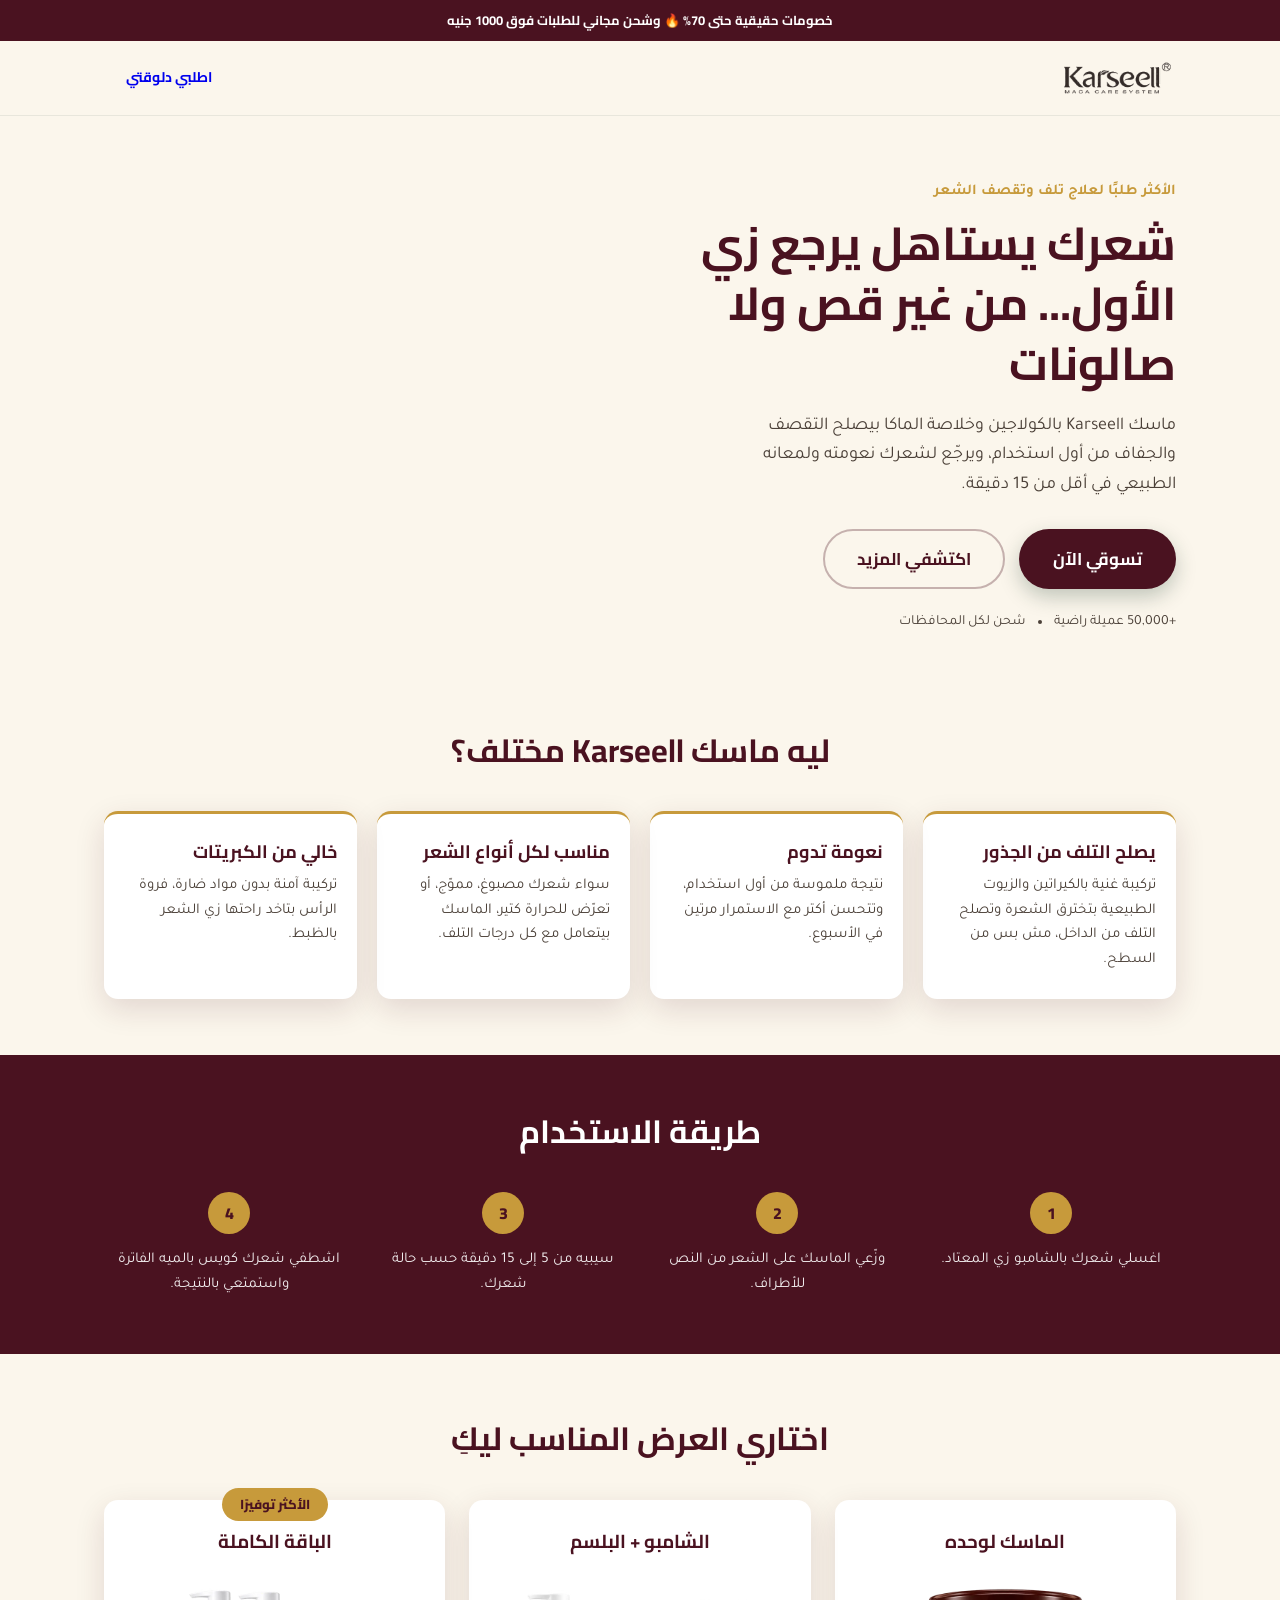
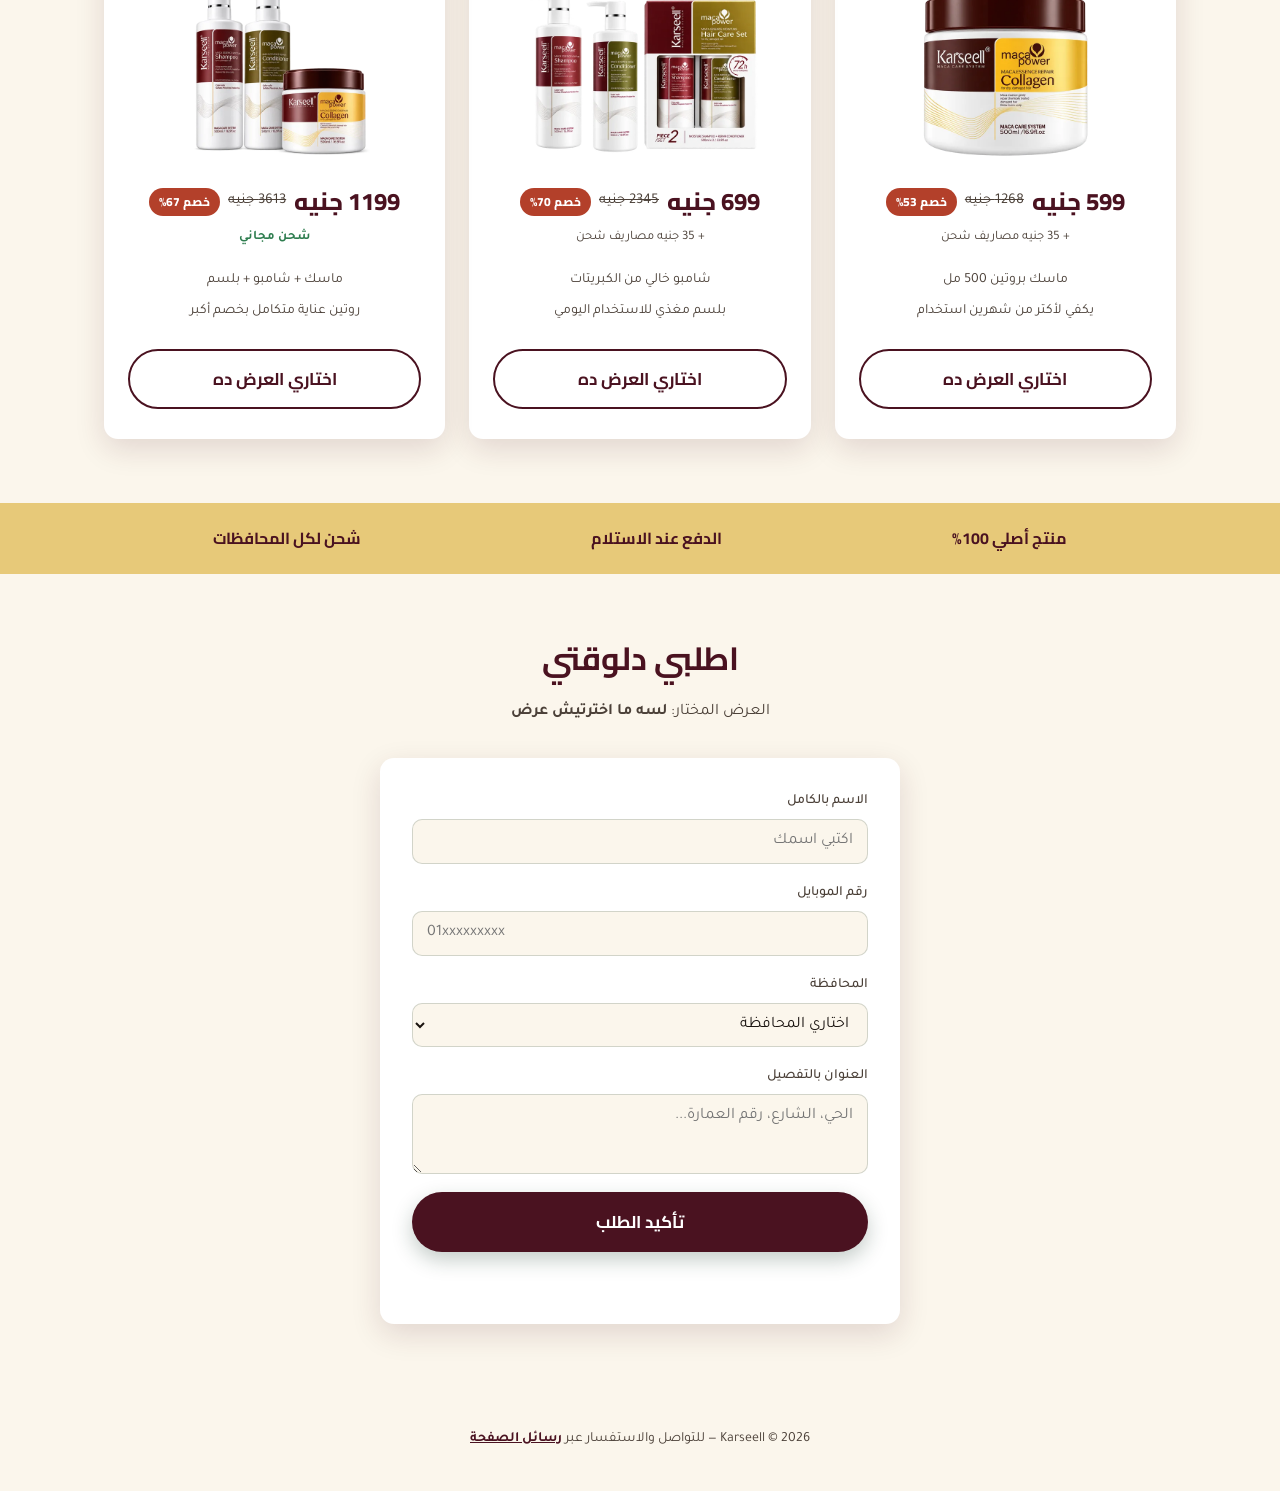
==== commit 33520389: "Add files via upload" ====
--- a/index.html
+++ b/index.html
@@ -29,37 +29,25 @@
 <!-- Hero -->
 <section class="hero">
   <div class="wrap hero-inner">
-
-    <!-- Slide 1: Mask -->
-    <div class="hero-slide is-active" data-hero-slide="mask">
-      <div class="hero-copy">
-        <p class="eyebrow">الأكثر طلبًا لعلاج تلف وتقصف الشعر</p>
-        <h1>شعرك يستاهل يرجع زي الأول... من غير قص ولا صالونات</h1>
-        <p class="hero-sub">ماسك Karseell بالكولاجين وخلاصة الماكا بيصلح التقصف والجفاف من أول استخدام، ويرجّع لشعرك نعومته ولمعانه الطبيعي في أقل من 15 دقيقة.</p>
-        <div class="hero-btn-group">
-          <a href="#order" class="btn btn-primary">تسوقي الآن</a>
-          <a href="#features" class="btn btn-secondary">اكتشفي المزيد</a>
-        </div>
-      </div>
-    </div>
-
-    <!-- Slide 2: Shampoo + Conditioner -->
-    <div class="hero-slide" data-hero-slide="duo">
-      <div class="hero-copy">
-        <p class="eyebrow">روتين العناية اليومي الكامل</p>
-        <h1>شامبو وبلسم يغسلوا التلف مش بس الشعر</h1>
-        <p class="hero-sub">تركيبة خالية من الكبريتات بتنضف فروة الرأس وتغذي الشعر من الاستخدام اليومي، مع بلسم مرطب يسهّل تسريح شعرك من غير تشابك.</p>
-        <div class="hero-btn-group">
-          <a href="#order" class="btn btn-primary">تسوقي الآن</a>
-          <a href="#features" class="btn btn-secondary">اكتشفي المزيد</a>
-        </div>
-      </div>
-    </div>
-
-    <!-- Hero tabs -->
-    <div class="hero-tabs">
-      <button type="button" class="hero-tab is-active" data-hero-tab="mask">الماسك</button>
-      <button type="button" class="hero-tab" data-hero-tab="duo">الشامبو والبلسم</button>
+    <div class="hero-copy">
+      <p class="eyebrow">الأكثر طلبًا لعلاج تلف وتقصف الشعر</p>
+      <h1>شعرك يستاهل يرجع زي الأول... من غير قص ولا صالونات</h1>
+      <p class="hero-sub">ماسك Karseell بالكولاجين وخلاصة الماكا بيصلح التقصف والجفاف من أول استخدام، ويرجّع لشعرك نعومته ولمعانه الطبيعي في أقل من 15 دقيقة.</p>
+      <div class="hero-btn-group">
+        <a href="#offers" class="btn btn-primary" onclick="return goToOffer('mask')">تسوقي الآن</a>
+        <a href="#offers" class="btn btn-secondary" onclick="return goToOffer('full')">اكتشفي المزيد</a>
+      </div>
+      <div class="hero-trust">
+        <span>+50,000 عميلة راضية</span>
+        <span class="dot"></span>
+        <span>شحن لكل المحافظات</span>
+      </div>
+    </div>
+    <div class="hero-visual">
+      <!-- Real product video -->
+      <video class="product-photo hero-photo" autoplay muted loop playsinline poster="assets/hero-video-poster.jpg">
+        <source src="assets/hero-video.webm" type="video/webm">
+      </video>
     </div>
   </div>
 </section>
--- a/style.css
+++ b/style.css
@@ -118,7 +118,6 @@
   width: auto;
 }
 
-/* ============ Hero ============ */
 /* ============ Promo bar ============ */
 .promo-bar{
   background: var(--emerald-deep);
@@ -131,41 +130,12 @@
 }
 
 /* ============ Hero ============ */
-.hero{ padding: 64px 0 40px; position: relative; }
-.hero-slide{
-  display: none;
-}
-.hero-slide.is-active{
+.hero{ padding: 64px 0 40px; }
+.hero-inner{
   display: grid;
   grid-template-columns: 1.1fr .9fr;
   gap: 48px;
   align-items: center;
-}
-.hero-tabs{
-  display:flex;
-  justify-content:center;
-  gap: 10px;
-  margin-top: 36px;
-}
-.hero-tab{
-  font-family: var(--font-display);
-  font-weight: 700;
-  font-size: 14px;
-  padding: 10px 22px;
-  border-radius: 999px;
-  border: 1.5px solid rgba(74,18,32,.2);
-  background: var(--white);
-  color: var(--ink-soft);
-  cursor: pointer;
-  transition: all .2s ease;
-}
-.hero-tab.is-active{
-  background: var(--emerald-deep);
-  border-color: var(--emerald-deep);
-  color: var(--white);
-}
-.hero-inner{
-  display: block;
 }
 .eyebrow{
   color: var(--gold);
@@ -647,7 +617,7 @@
 }
 
 @media (max-width: 860px){
-  .hero-slide.is-active{ grid-template-columns: 1fr; text-align:center; }
+  .hero-inner{ grid-template-columns: 1fr; text-align:center; }
   .hero-trust{ justify-content:center; }
   .mobile-sticky-cta{
     display: block;
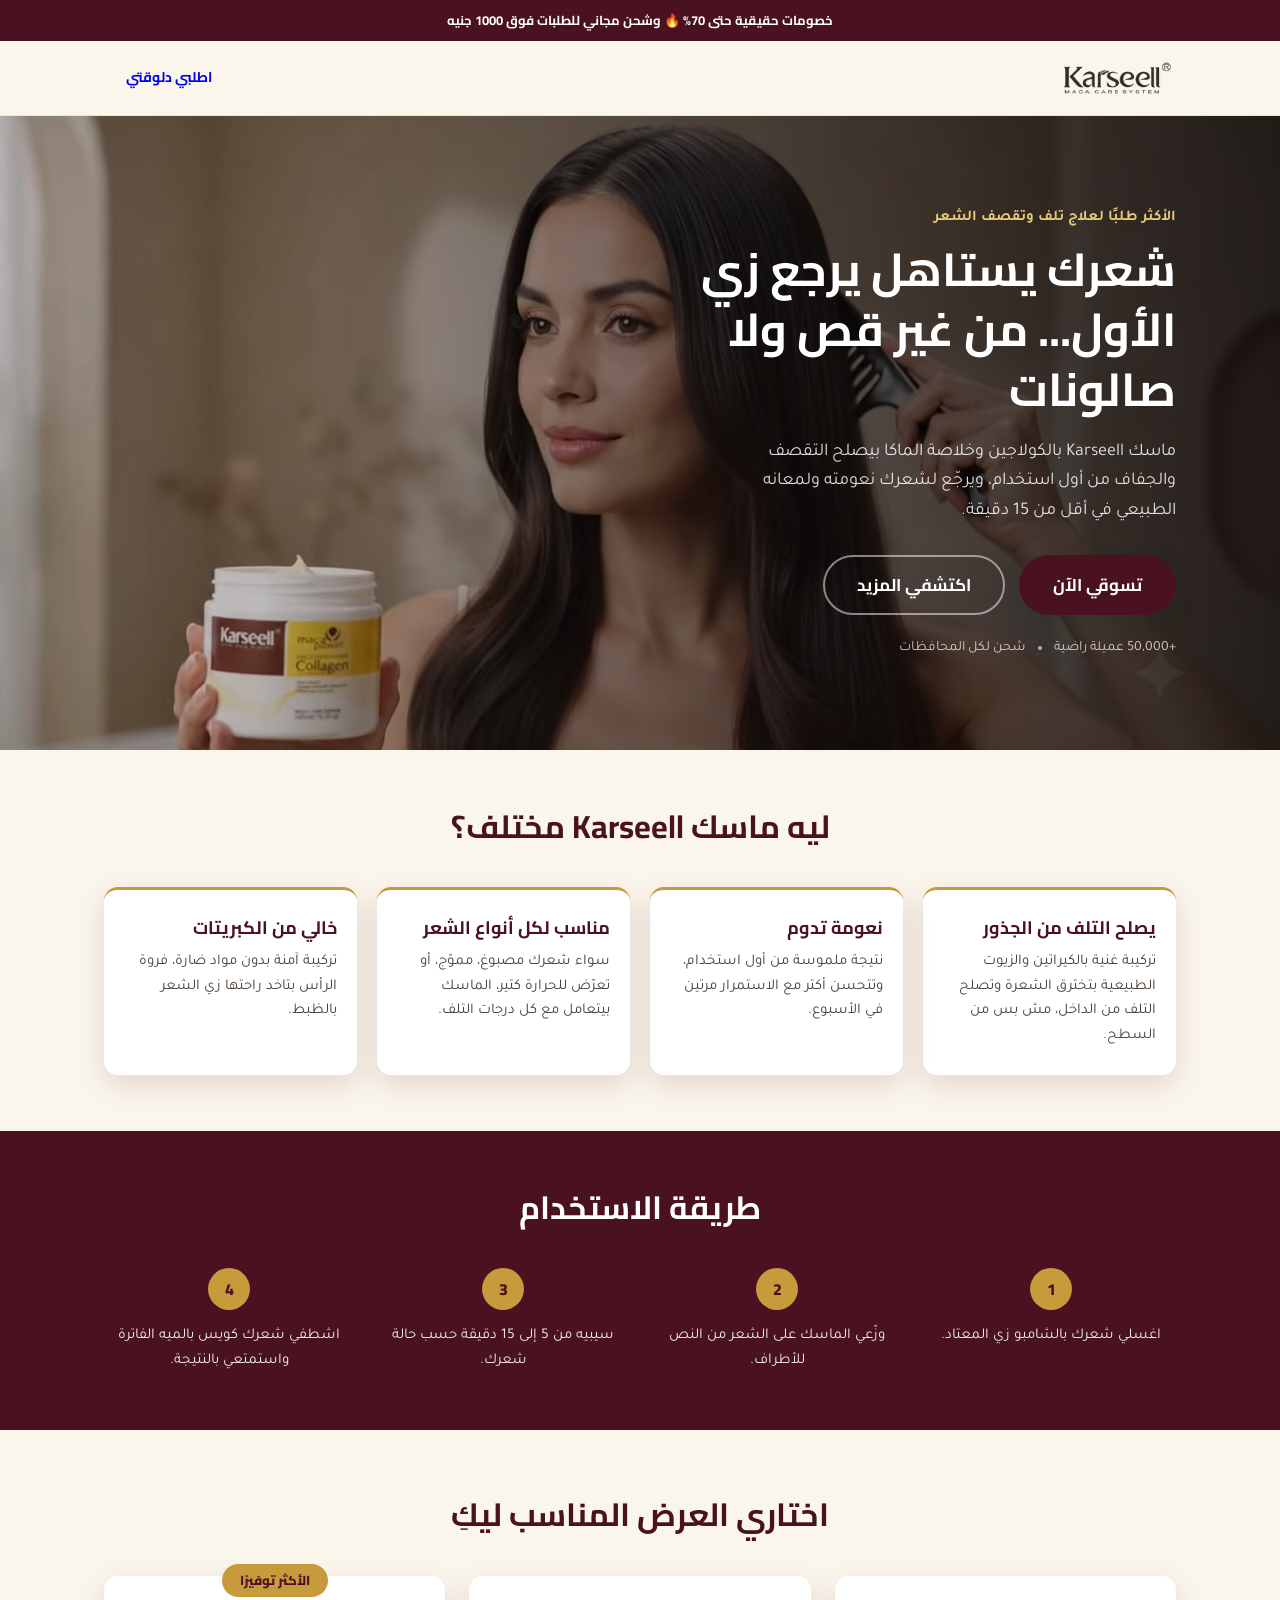
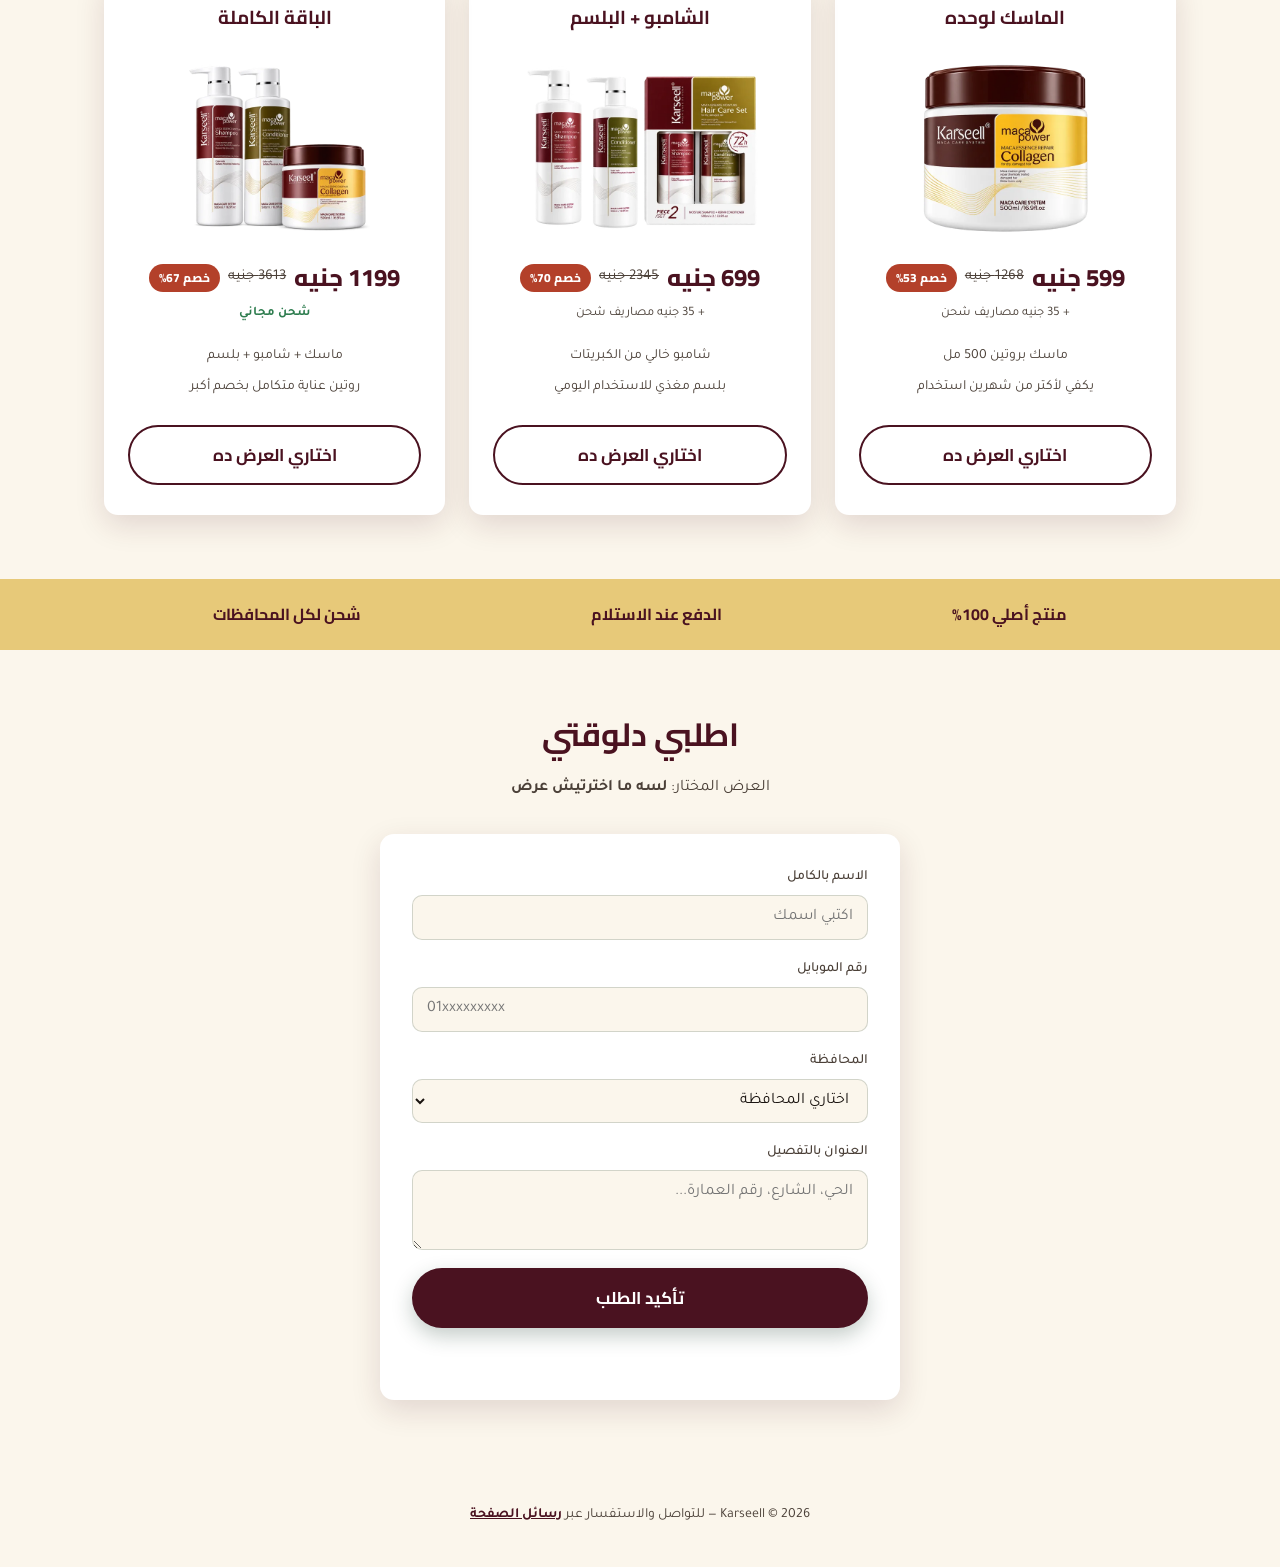
==== commit e293e3eb: "Add files via upload" ====
--- a/index.html
+++ b/index.html
@@ -28,6 +28,10 @@
 
 <!-- Hero -->
 <section class="hero">
+  <video class="hero-bg-video" autoplay muted loop playsinline poster="assets/hero-video-poster.jpg">
+    <source src="assets/hero-video.webm" type="video/webm">
+  </video>
+  <div class="hero-overlay"></div>
   <div class="wrap hero-inner">
     <div class="hero-copy">
       <p class="eyebrow">الأكثر طلبًا لعلاج تلف وتقصف الشعر</p>
@@ -42,12 +46,6 @@
         <span class="dot"></span>
         <span>شحن لكل المحافظات</span>
       </div>
-    </div>
-    <div class="hero-visual">
-      <!-- Real product video -->
-      <video class="product-photo hero-photo" autoplay muted loop playsinline poster="assets/hero-video-poster.jpg">
-        <source src="assets/hero-video.webm" type="video/webm">
-      </video>
     </div>
   </div>
 </section>
--- a/style.css
+++ b/style.css
@@ -130,24 +130,49 @@
 }
 
 /* ============ Hero ============ */
-.hero{ padding: 64px 0 40px; }
+.hero{
+  position: relative;
+  overflow: hidden;
+  min-height: 620px;
+  display: flex;
+  align-items: center;
+  padding: 90px 0;
+}
+.hero-bg-video{
+  position: absolute;
+  inset: 0;
+  width: 100%;
+  height: 100%;
+  object-fit: cover;
+  object-position: center;
+  z-index: 1;
+}
+.hero-overlay{
+  position: absolute;
+  inset: 0;
+  z-index: 2;
+  background: linear-gradient(to left, rgba(10,6,6,.78) 0%, rgba(10,6,6,.5) 45%, rgba(10,6,6,.18) 80%);
+}
 .hero-inner{
-  display: grid;
-  grid-template-columns: 1.1fr .9fr;
-  gap: 48px;
-  align-items: center;
+  position: relative;
+  z-index: 3;
+  width: 100%;
+}
+.hero-copy{
+  max-width: 600px;
 }
 .eyebrow{
-  color: var(--gold);
+  color: var(--gold-light);
   font-weight: 700;
   margin: 0 0 10px;
   font-size: 15px;
 }
 .hero h1{
   font-size: clamp(32px, 4vw, 46px);
+  color: var(--white);
 }
 .hero-sub{
-  color: var(--ink-soft);
+  color: rgba(255,255,255,.85);
   font-size: 18px;
   max-width: 46ch;
   margin-bottom: 28px;
@@ -157,17 +182,24 @@
   display:flex;
   align-items:center;
   gap: 12px;
-  color: var(--ink-soft);
+  color: rgba(255,255,255,.75);
   font-size: 14px;
   flex-wrap: wrap;
 }
 .dot{
   width:4px; height:4px; border-radius:50%;
-  background: var(--ink-soft);
+  background: rgba(255,255,255,.6);
   display:inline-block;
 }
-
-.hero-visual{ display:flex; justify-content:center; }
+.hero .btn-secondary{
+  background: transparent;
+  color: var(--white);
+  border-color: rgba(255,255,255,.5);
+}
+.hero .btn-secondary:hover{
+  background: rgba(255,255,255,.12);
+  border-color: var(--white);
+}
 
 /* ---- jar illustration (placeholder for real product photo) ---- */
 .jar{
@@ -617,7 +649,11 @@
 }
 
 @media (max-width: 860px){
-  .hero-inner{ grid-template-columns: 1fr; text-align:center; }
+  .hero{ min-height: 520px; padding: 60px 0; align-items: flex-end; }
+  .hero-overlay{ background: linear-gradient(to top, rgba(10,6,6,.85) 0%, rgba(10,6,6,.55) 40%, rgba(10,6,6,.15) 75%); }
+  .hero-copy{ max-width: 100%; text-align: center; margin: 0 auto; }
+  .hero-sub{ margin-inline: auto; }
+  .hero-btn-group{ justify-content: center; }
   .hero-trust{ justify-content:center; }
   .mobile-sticky-cta{
     display: block;
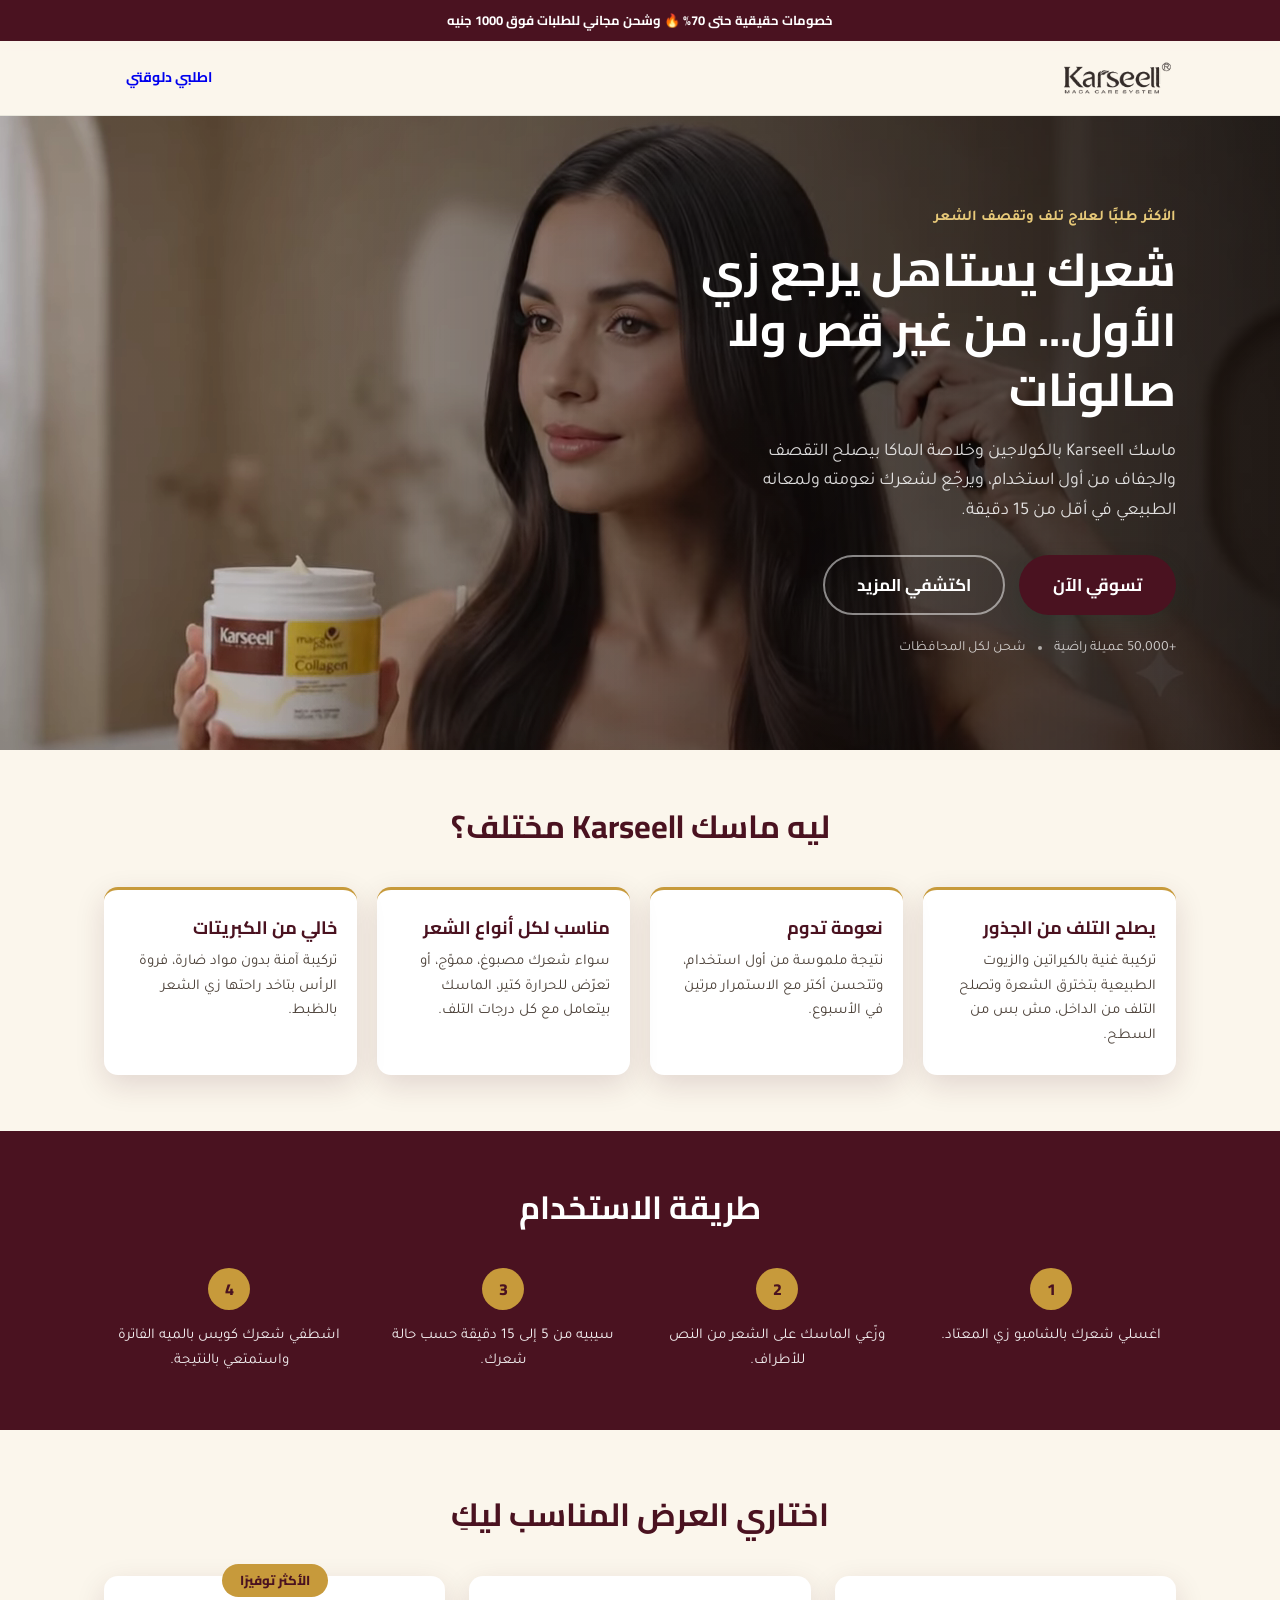
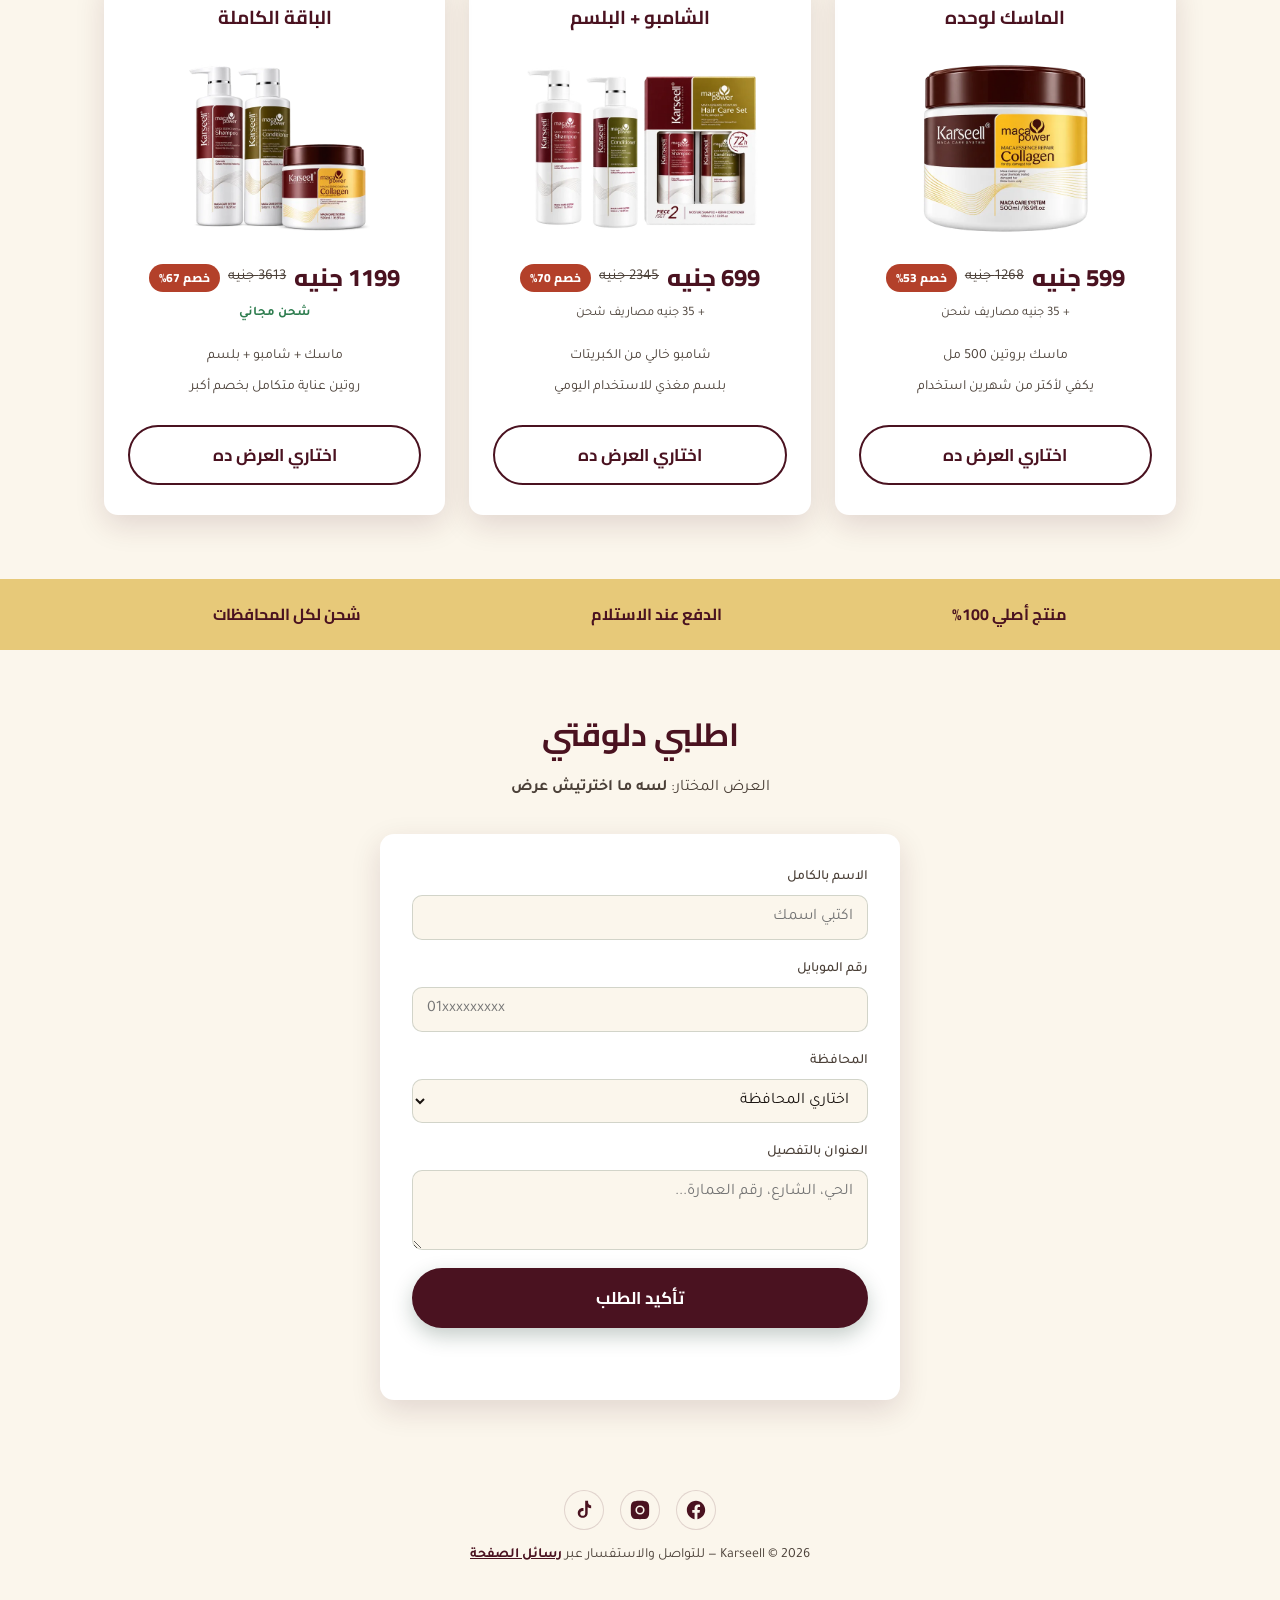
==== commit 368cce25: "Add files via upload" ====
--- a/index.html
+++ b/index.html
@@ -263,6 +263,17 @@
 <!-- Footer -->
 <footer class="site-footer">
   <div class="wrap">
+    <div class="social-links">
+      <a href="https://www.facebook.com/karseell.original.egypt" target="_blank" rel="noopener" aria-label="Karseell على فيسبوك">
+        <svg viewBox="0 0 24 24" width="22" height="22" fill="currentColor"><path d="M22 12.06C22 6.51 17.52 2 12 2S2 6.51 2 12.06c0 5 3.66 9.16 8.44 9.94v-7.03H7.9v-2.91h2.54V9.85c0-2.51 1.49-3.9 3.77-3.9 1.09 0 2.24.2 2.24.2v2.46h-1.26c-1.24 0-1.63.77-1.63 1.56v1.89h2.78l-.44 2.91h-2.34V22c4.78-.78 8.44-4.94 8.44-9.94z"/></svg>
+      </a>
+      <a href="https://www.instagram.com/karseell_egypt1/" target="_blank" rel="noopener" aria-label="Karseell على انستقرام">
+        <svg viewBox="0 0 24 24" width="22" height="22" fill="currentColor"><path d="M12 2c2.72 0 3.06.01 4.12.06 1.06.05 1.79.22 2.43.47.66.26 1.22.6 1.77 1.15.55.55.89 1.11 1.15 1.77.25.64.42 1.37.47 2.43.05 1.06.06 1.4.06 4.12s-.01 3.06-.06 4.12c-.05 1.06-.22 1.79-.47 2.43-.26.66-.6 1.22-1.15 1.77-.55.55-1.11.89-1.77 1.15-.64.25-1.37.42-2.43.47-1.06.05-1.4.06-4.12.06s-3.06-.01-4.12-.06c-1.06-.05-1.79-.22-2.43-.47-.66-.26-1.22-.6-1.77-1.15-.55-.55-.89-1.11-1.15-1.77-.25-.64-.42-1.37-.47-2.43C2.01 15.06 2 14.72 2 12s.01-3.06.06-4.12c.05-1.06.22-1.79.47-2.43.26-.66.6-1.22 1.15-1.77.55-.55 1.11-.89 1.77-1.15.64-.25 1.37-.42 2.43-.47C8.94 2.01 9.28 2 12 2zm0 5a5 5 0 1 0 0 10 5 5 0 0 0 0-10zm0 8.25A3.25 3.25 0 1 1 12 8.75a3.25 3.25 0 0 1 0 6.5zm5.5-8.5a1.17 1.17 0 1 1 0-2.34 1.17 1.17 0 0 1 0 2.34z"/></svg>
+      </a>
+      <a href="https://www.tiktok.com/@karseell_egypt" target="_blank" rel="noopener" aria-label="Karseell على تيك توك">
+        <svg viewBox="0 0 24 24" width="22" height="22" fill="currentColor"><path d="M16.5 2h-3.2v13.7c0 1.5-1.2 2.7-2.7 2.7s-2.7-1.2-2.7-2.7 1.2-2.7 2.7-2.7c.3 0 .6.05.85.13v-3.3c-.28-.04-.56-.06-.85-.06-3 0-5.4 2.4-5.4 5.4s2.4 5.4 5.4 5.4 5.4-2.4 5.4-5.4V8.9c1.1.8 2.4 1.27 3.8 1.27V6.97c-1.83 0-3.35-1.47-3.35-3.3V2z"/></svg>
+      </a>
+    </div>
     <p>Karseell &copy; <span id="year"></span> — للتواصل والاستفسار عبر <a href="https://www.facebook.com/karseell.original.egypt/" target="_blank" rel="noopener">رسائل الصفحة</a></p>
   </div>
 </footer>
--- a/style.css
+++ b/style.css
@@ -562,6 +562,31 @@
   font-weight: 700;
   text-decoration: underline;
 }
+.social-links{
+  display:flex;
+  justify-content:center;
+  gap: 16px;
+  margin-bottom: 14px;
+}
+.social-links a{
+  display:flex;
+  align-items:center;
+  justify-content:center;
+  width: 40px;
+  height: 40px;
+  border-radius: 50%;
+  background: var(--ivory);
+  border: 1.5px solid rgba(74,18,32,.15);
+  color: var(--emerald-deep);
+  text-decoration: none;
+  transition: all .2s ease;
+}
+.social-links a:hover{
+  background: var(--emerald-deep);
+  color: var(--white);
+  border-color: var(--emerald-deep);
+  transform: translateY(-2px);
+}
 
 /* ============ Thank-you page ============ */
 .thankyou{ padding: 80px 0; }
@@ -649,8 +674,8 @@
 }
 
 @media (max-width: 860px){
-  .hero{ min-height: 520px; padding: 60px 0; align-items: flex-end; }
-  .hero-overlay{ background: linear-gradient(to top, rgba(10,6,6,.85) 0%, rgba(10,6,6,.55) 40%, rgba(10,6,6,.15) 75%); }
+  .hero{ min-height: 420px; padding: 40px 0; align-items: center; }
+  .hero-overlay{ background: linear-gradient(to top, rgba(10,6,6,.75) 0%, rgba(10,6,6,.55) 55%, rgba(10,6,6,.35) 100%); }
   .hero-copy{ max-width: 100%; text-align: center; margin: 0 auto; }
   .hero-sub{ margin-inline: auto; }
   .hero-btn-group{ justify-content: center; }
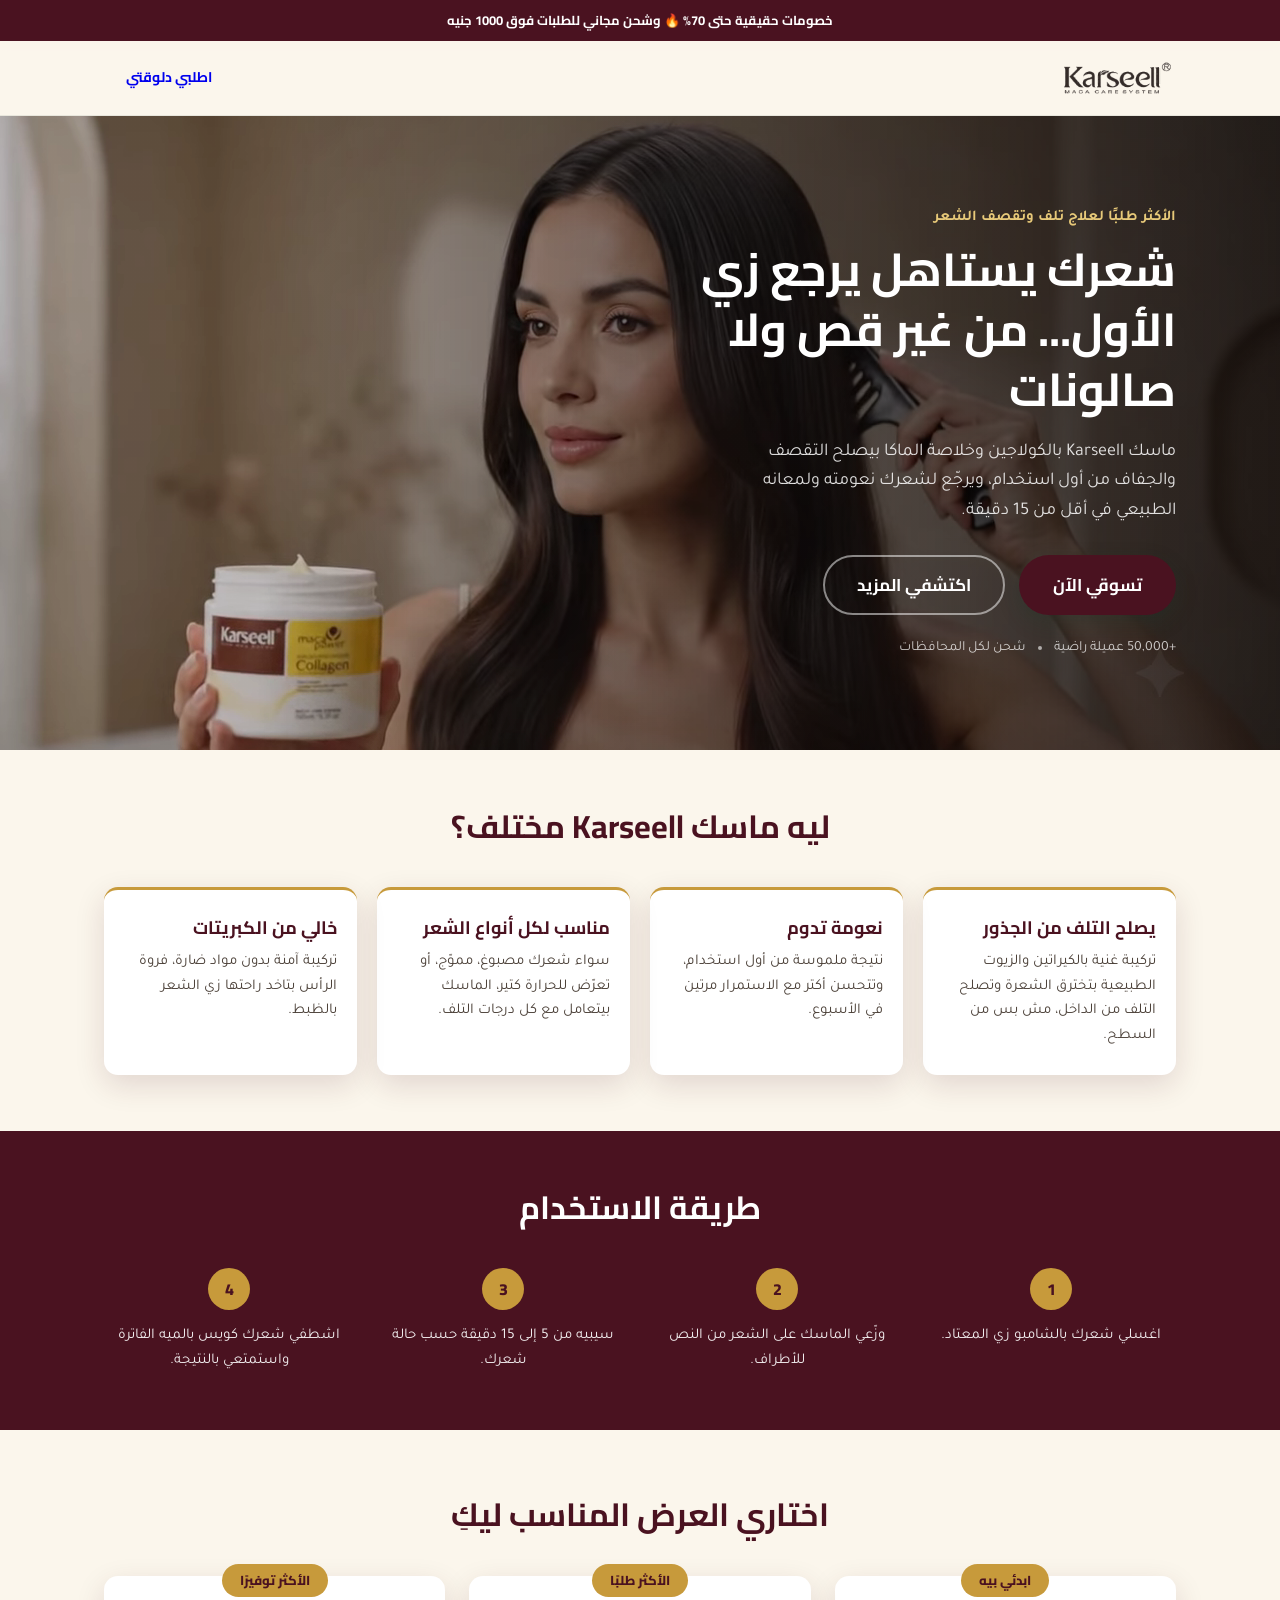
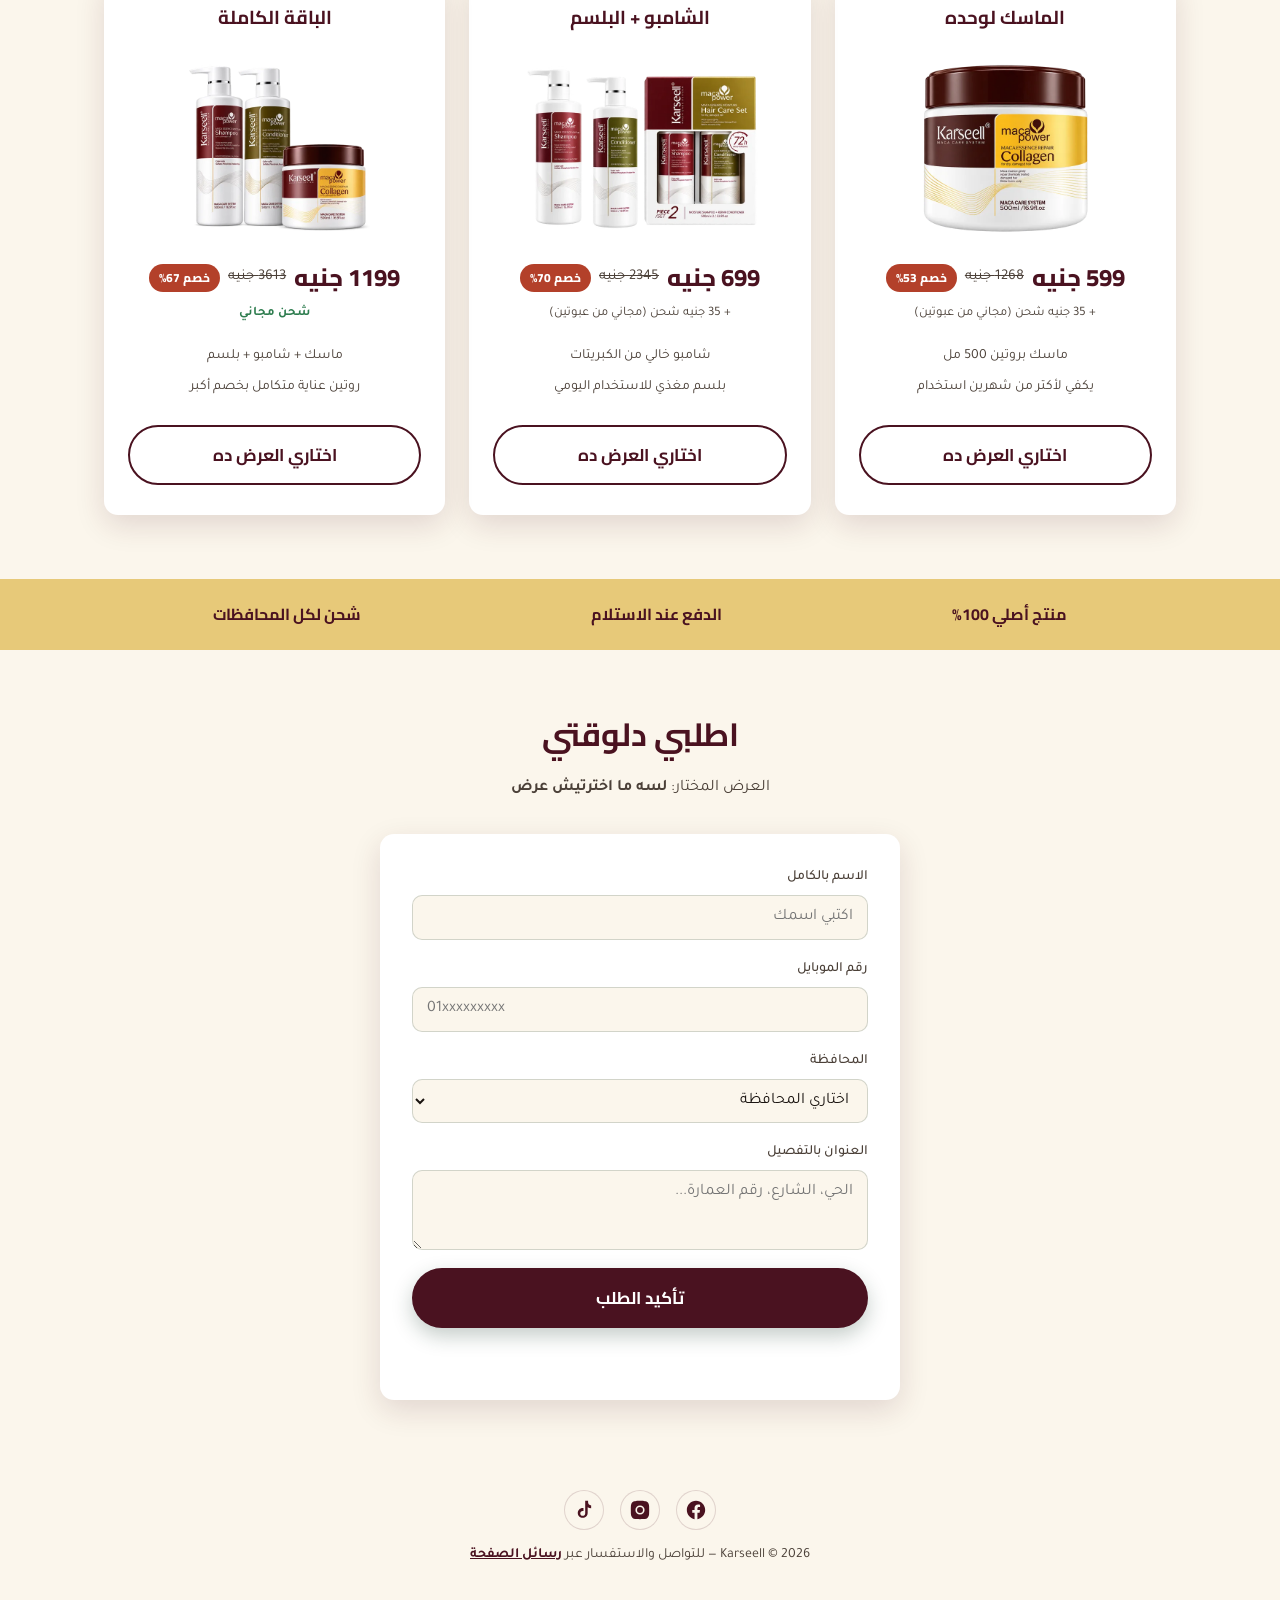
==== commit f2847570: "Add files via upload" ====
--- a/index.html
+++ b/index.html
@@ -10,6 +10,23 @@
 <link rel="preconnect" href="https://fonts.gstatic.com" crossorigin>
 <link href="https://fonts.googleapis.com/css2?family=Cairo:wght@600;700;800&family=Tajawal:wght@400;500;700&display=swap" rel="stylesheet">
 <link rel="stylesheet" href="style.css">
+<!-- Meta Pixel Code -->
+<script>
+!function(f,b,e,v,n,t,s)
+{if(f.fbq)return;n=f.fbq=function(){n.callMethod?
+n.callMethod.apply(n,arguments):n.queue.push(arguments)};
+if(!f._fbq)f._fbq=n;n.push=n;n.loaded=!0;n.version='2.0';
+n.queue=[];t=b.createElement(e);t.async=!0;
+t.src=v;s=b.getElementsByTagName(e)[0];
+s.parentNode.insertBefore(t,s)}(window, document,'script',
+'https://connect.facebook.net/en_US/fbevents.js');
+fbq('init', '1751524826109438');
+fbq('track', 'PageView');
+</script>
+<noscript><img height="1" width="1" style="display:none"
+src="https://www.facebook.com/tr?id=1751524826109438&ev=PageView&noscript=1"
+/></noscript>
+<!-- End Meta Pixel Code -->
 </head>
 <body>
 
@@ -107,12 +124,13 @@
     <div class="offer-grid">
 
       <div class="offer-card" data-offer="mask">
+        <span class="badge badge-outline">ابدئي بيه</span>
         <h3>الماسك لوحده</h3>
         <div class="offer-visual">
           <img src="assets/mask.webp" alt="ماسك Karseell" class="product-photo">
         </div>
         <p class="offer-price"><span class="price-new">599 جنيه</span> <span class="price-old">1268 جنيه</span> <span class="discount-badge">خصم 53%</span></p>
-        <p class="offer-shipping">+ 35 جنيه مصاريف شحن</p>
+        <p class="offer-shipping">+ 35 جنيه شحن (مجاني من عبوتين)</p>
         <ul class="offer-list">
           <li>ماسك بروتين 500 مل</li>
           <li>يكفي لأكتر من شهرين استخدام</li>
@@ -121,12 +139,13 @@
       </div>
 
       <div class="offer-card" data-offer="duo">
+        <span class="badge badge-outline">الأكثر طلبًا</span>
         <h3>الشامبو + البلسم</h3>
         <div class="offer-visual">
           <img src="assets/duo.webp" alt="شامبو وبلسم Karseell" class="product-photo">
         </div>
         <p class="offer-price"><span class="price-new">699 جنيه</span> <span class="price-old">2345 جنيه</span> <span class="discount-badge">خصم 70%</span></p>
-        <p class="offer-shipping">+ 35 جنيه مصاريف شحن</p>
+        <p class="offer-shipping">+ 35 جنيه شحن (مجاني من عبوتين)</p>
         <ul class="offer-list">
           <li>شامبو خالي من الكبريتات</li>
           <li>بلسم مغذي للاستخدام اليومي</li>
@@ -227,6 +246,14 @@
           <span id="summaryOfferName">-</span>
         </div>
         <div class="summary-row">
+          <span>الكمية</span>
+          <span class="qty-stepper">
+            <button type="button" class="qty-btn" id="qtyMinus" aria-label="تقليل الكمية">−</button>
+            <span id="qtyValue">1</span>
+            <button type="button" class="qty-btn" id="qtyPlus" aria-label="زيادة الكمية">+</button>
+          </span>
+        </div>
+        <div class="summary-row">
           <span>السعر</span>
           <span id="summaryPrice">-</span>
         </div>
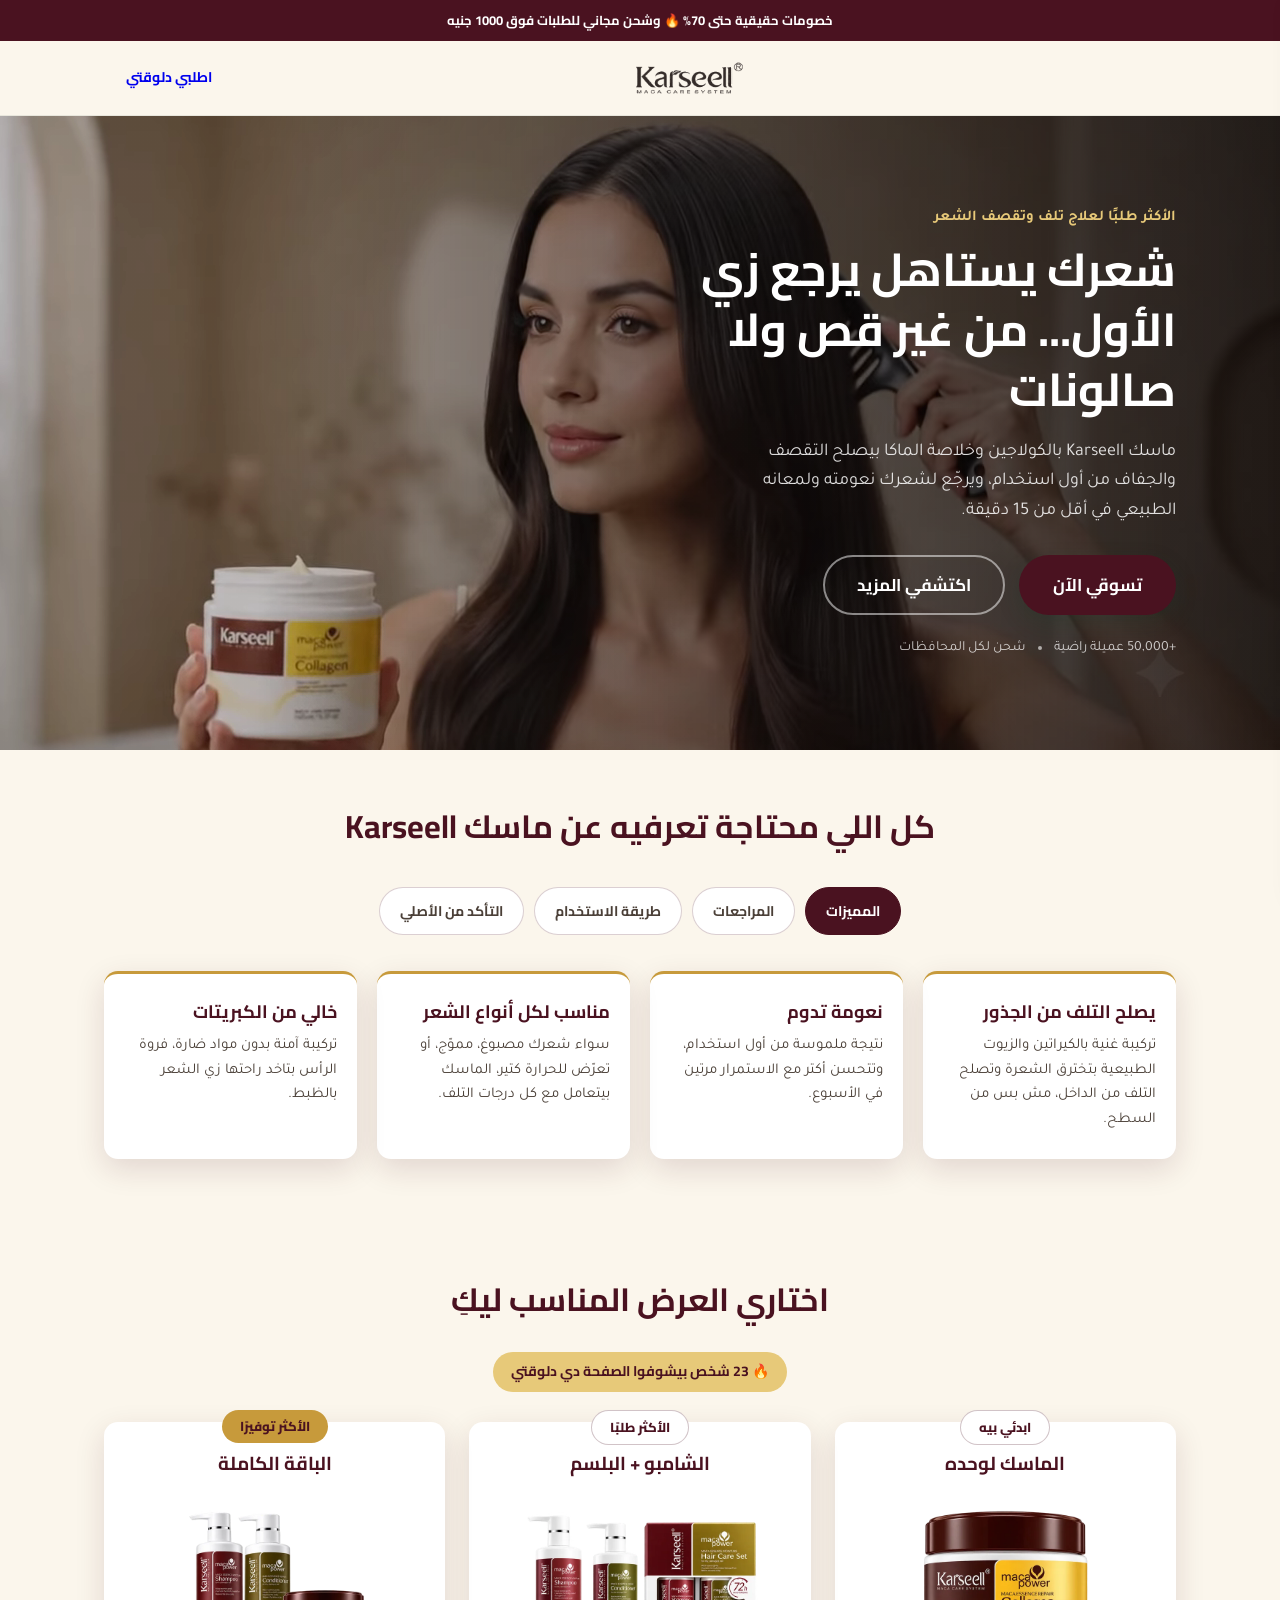
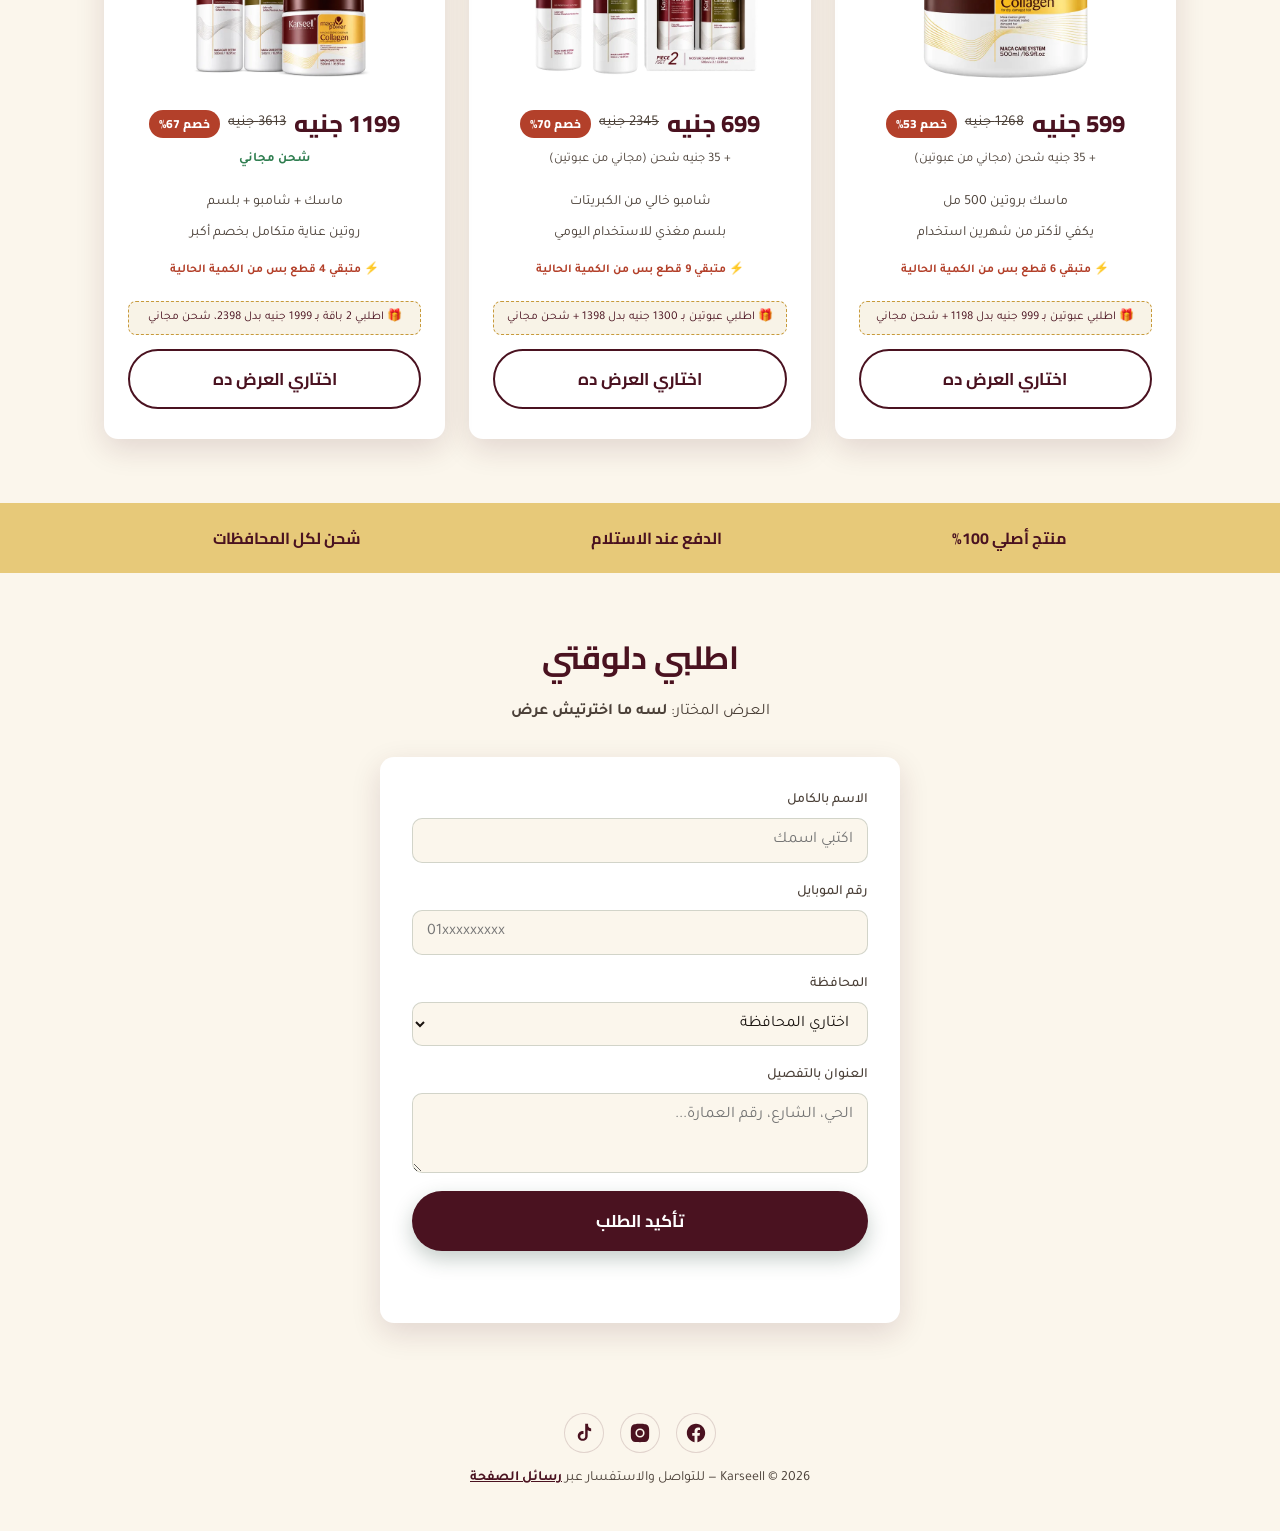
==== commit 897f1e80: "Add files via upload" ====
--- a/index.html
+++ b/index.html
@@ -38,13 +38,27 @@
 <!-- Header -->
 <header class="site-header">
   <div class="wrap header-inner">
+    <button type="button" class="hamburger-btn" id="hamburgerBtn" aria-label="القائمة">
+      <span></span><span></span><span></span>
+    </button>
     <img src="assets/logo.png" alt="Karseell" class="logo-img">
     <a href="#order" class="btn btn-small">اطلبي دلوقتي</a>
   </div>
 </header>
 
+<div class="side-menu-overlay" id="sideMenuOverlay"></div>
+<nav class="side-menu" id="sideMenu">
+  <button type="button" class="side-menu-close" id="sideMenuClose" aria-label="قفل القائمة">×</button>
+  <img src="assets/logo.png" alt="Karseell" class="side-menu-logo">
+  <a href="#hero" class="side-menu-link">الرئيسية</a>
+  <a href="#offers" class="side-menu-link">العروض</a>
+  <a href="#features" class="side-menu-link">المميزات والمراجعات</a>
+  <a href="https://www.facebook.com/karseell.original.egypt/" target="_blank" rel="noopener" class="side-menu-link">تواصل معنا</a>
+</nav>
+
+
 <!-- Hero -->
-<section class="hero">
+<section class="hero" id="hero">
   <video class="hero-bg-video" autoplay muted loop playsinline poster="assets/hero-video-poster.jpg">
     <source src="assets/hero-video.webm" type="video/webm">
   </video>
@@ -67,51 +81,99 @@
   </div>
 </section>
 
-<!-- Features -->
-<section class="features" id="features">
+<!-- Product info tabs: Features / Reviews / How to use / Verify authenticity -->
+<section class="info-tabs" id="features">
   <div class="wrap">
-    <h2 class="section-title">ليه ماسك Karseell مختلف؟</h2>
-    <div class="feature-grid">
-      <div class="feature-card">
-        <h3>يصلح التلف من الجذور</h3>
-        <p>تركيبة غنية بالكيراتين والزيوت الطبيعية بتخترق الشعرة وتصلح التلف من الداخل، مش بس من السطح.</p>
-      </div>
-      <div class="feature-card">
-        <h3>نعومة تدوم</h3>
-        <p>نتيجة ملموسة من أول استخدام، وتتحسن أكتر مع الاستمرار مرتين في الأسبوع.</p>
-      </div>
-      <div class="feature-card">
-        <h3>مناسب لكل أنواع الشعر</h3>
-        <p>سواء شعرك مصبوغ، مموّج، أو تعرّض للحرارة كتير، الماسك بيتعامل مع كل درجات التلف.</p>
-      </div>
-      <div class="feature-card">
-        <h3>خالي من الكبريتات</h3>
-        <p>تركيبة آمنة بدون مواد ضارة، فروة الرأس بتاخد راحتها زي الشعر بالظبط.</p>
-      </div>
-    </div>
-  </div>
-</section>
-
-<!-- How to use -->
-<section class="how-to">
-  <div class="wrap">
-    <h2 class="section-title">طريقة الاستخدام</h2>
-    <div class="steps">
-      <div class="step">
-        <span class="step-num">1</span>
-        <p>اغسلي شعرك بالشامبو زي المعتاد.</p>
-      </div>
-      <div class="step">
-        <span class="step-num">2</span>
-        <p>وزّعي الماسك على الشعر من النص للأطراف.</p>
-      </div>
-      <div class="step">
-        <span class="step-num">3</span>
-        <p>سيبيه من 5 إلى 15 دقيقة حسب حالة شعرك.</p>
-      </div>
-      <div class="step">
-        <span class="step-num">4</span>
-        <p>اشطفي شعرك كويس بالميه الفاترة واستمتعي بالنتيجة.</p>
+    <h2 class="section-title">كل اللي محتاجة تعرفيه عن ماسك Karseell</h2>
+
+    <nav class="info-tabs-nav" role="tablist">
+      <button type="button" class="info-tab-btn is-active" data-info-tab="benefits">المميزات</button>
+      <button type="button" class="info-tab-btn" data-info-tab="reviews">المراجعات</button>
+      <button type="button" class="info-tab-btn" data-info-tab="howto">طريقة الاستخدام</button>
+      <button type="button" class="info-tab-btn" data-info-tab="verify">التأكد من الأصلي</button>
+    </nav>
+
+    <!-- Pane: Benefits -->
+    <div id="tab-benefits" class="info-tab-pane is-active">
+      <div class="feature-grid">
+        <div class="feature-card">
+          <h3>يصلح التلف من الجذور</h3>
+          <p>تركيبة غنية بالكيراتين والزيوت الطبيعية بتخترق الشعرة وتصلح التلف من الداخل، مش بس من السطح.</p>
+        </div>
+        <div class="feature-card">
+          <h3>نعومة تدوم</h3>
+          <p>نتيجة ملموسة من أول استخدام، وتتحسن أكتر مع الاستمرار مرتين في الأسبوع.</p>
+        </div>
+        <div class="feature-card">
+          <h3>مناسب لكل أنواع الشعر</h3>
+          <p>سواء شعرك مصبوغ، مموّج، أو تعرّض للحرارة كتير، الماسك بيتعامل مع كل درجات التلف.</p>
+        </div>
+        <div class="feature-card">
+          <h3>خالي من الكبريتات</h3>
+          <p>تركيبة آمنة بدون مواد ضارة، فروة الرأس بتاخد راحتها زي الشعر بالظبط.</p>
+        </div>
+      </div>
+    </div>
+
+    <!-- Pane: Reviews -->
+    <div id="tab-reviews" class="info-tab-pane">
+      <div class="review-grid">
+        <div class="review-card">
+          <div class="review-stars">★★★★★</div>
+          <p class="review-text">"شعري كان تعبان جدًا من الصبغة، جربت الماسك أسبوعين ولاحظت فرق حقيقي في النعومة."</p>
+          <span class="review-name">عميلة مؤكدة ✓</span>
+        </div>
+        <div class="review-card">
+          <div class="review-stars">★★★★★</div>
+          <p class="review-text">"ريحة حلوة وملمس الشعر بقى ناعم من أول استخدام، هطلب تاني أكيد."</p>
+          <span class="review-name">عميلة مؤكدة ✓</span>
+        </div>
+        <div class="review-card">
+          <div class="review-stars">★★★★★</div>
+          <p class="review-text">"الشحن وصل بسرعة والمنتج أصلي 100%، حسيت بالفرق من أول مرة."</p>
+          <span class="review-name">عميلة مؤكدة ✓</span>
+        </div>
+      </div>
+      <p class="review-note">* هنضيف قريبًا لقطات شاشة حقيقية من محادثات عميلاتنا</p>
+    </div>
+
+    <!-- Pane: How to use -->
+    <div id="tab-howto" class="info-tab-pane">
+      <div class="steps">
+        <div class="step">
+          <span class="step-num">1</span>
+          <p>اغسلي شعرك بشامبو Karseell ودلكي فروة الرأس برفق</p>
+        </div>
+        <div class="step">
+          <span class="step-num">2</span>
+          <p>وزّعي البلسم من النص للأطراف واتركيه 2-3 دقائق قبل الشطف</p>
+        </div>
+        <div class="step">
+          <span class="step-num">3</span>
+          <p>حطي الماسك على الشعر المبلل واتركيه 5-15 دقيقة حسب حالة شعرك</p>
+        </div>
+        <div class="step">
+          <span class="step-num">4</span>
+          <p>اشطفي شعرك كويس بالمية الفاترة واستمتعي بالنتيجة</p>
+        </div>
+      </div>
+    </div>
+
+    <!-- Pane: Verify authenticity -->
+    <div id="tab-verify" class="info-tab-pane">
+      <div class="verify-grid">
+        <div class="verify-item">
+          <h3>شعار محفور على الغطاء</h3>
+          <p>المنتج الأصلي بيحمل شعار Karseell محفور بوضوح على الغطاء العلوي، مش ملصق بس.</p>
+        </div>
+        <div class="verify-item">
+          <h3>باركود وQR كود واضح</h3>
+          <p>هتلاقي باركود ورمز QR سليم وقابل للمسح على العبوة، بيأكد مصدر المنتج.</p>
+        </div>
+        <div class="verify-item">
+          <h3>جودة الطباعة والخامة</h3>
+          <p>خط الطباعة واضح وحاد بدون بهتان، والعبوة نفسها متينة وغير هشة.</p>
+        </div>
       </div>
     </div>
   </div>
@@ -121,6 +183,7 @@
 <section class="offers" id="offers">
   <div class="wrap">
     <h2 class="section-title">اختاري العرض المناسب ليكِ</h2>
+    <p class="urgency-banner">🔥 <span id="liveViewers">23</span> شخص بيشوفوا الصفحة دي دلوقتي</p>
     <div class="offer-grid">
 
       <div class="offer-card" data-offer="mask">
@@ -135,6 +198,8 @@
           <li>ماسك بروتين 500 مل</li>
           <li>يكفي لأكتر من شهرين استخدام</li>
         </ul>
+        <p class="stock-left">⚡ متبقي <span class="stock-count">6</span> قطع بس من الكمية الحالية</p>
+        <p class="bundle-hint">🎁 اطلبي عبوتين بـ 999 جنيه بدل 1198 + شحن مجاني</p>
         <a href="#order" class="btn btn-outline choose-offer">اختاري العرض ده</a>
       </div>
 
@@ -150,6 +215,8 @@
           <li>شامبو خالي من الكبريتات</li>
           <li>بلسم مغذي للاستخدام اليومي</li>
         </ul>
+        <p class="stock-left">⚡ متبقي <span class="stock-count">9</span> قطع بس من الكمية الحالية</p>
+        <p class="bundle-hint">🎁 اطلبي عبوتين بـ 1300 جنيه بدل 1398 + شحن مجاني</p>
         <a href="#order" class="btn btn-outline choose-offer">اختاري العرض ده</a>
       </div>
 
@@ -165,6 +232,8 @@
           <li>ماسك + شامبو + بلسم</li>
           <li>روتين عناية متكامل بخصم أكبر</li>
         </ul>
+        <p class="stock-left">⚡ متبقي <span class="stock-count">4</span> قطع بس من الكمية الحالية</p>
+        <p class="bundle-hint">🎁 اطلبي 2 باقة بـ 1999 جنيه بدل 2398، شحن مجاني</p>
         <a href="#order" class="btn btn-outline choose-offer">اختاري العرض ده</a>
       </div>
 
--- a/style.css
+++ b/style.css
@@ -118,6 +118,70 @@
   width: auto;
 }
 
+/* ============ Hamburger + side menu ============ */
+.hamburger-btn{
+  background: none;
+  border: none;
+  cursor: pointer;
+  padding: 6px;
+  display:flex;
+  flex-direction:column;
+  gap: 5px;
+  width: 34px;
+}
+.hamburger-btn span{
+  display:block;
+  height: 2px;
+  background: var(--emerald-deep);
+  border-radius: 2px;
+}
+
+.side-menu-overlay{
+  position: fixed;
+  inset: 0;
+  background: rgba(0,0,0,.4);
+  z-index: 90;
+  opacity: 0;
+  visibility: hidden;
+  transition: opacity .25s ease, visibility .25s ease;
+}
+.side-menu-overlay.is-open{ opacity:1; visibility:visible; }
+
+.side-menu{
+  position: fixed;
+  top:0;
+  right: -280px;
+  width: 260px;
+  height: 100%;
+  background: var(--white);
+  z-index: 95;
+  padding: 28px 24px;
+  box-shadow: -4px 0 25px rgba(74,18,32,.1);
+  transition: right .3s cubic-bezier(.16,1,.3,1);
+  display:flex;
+  flex-direction:column;
+}
+.side-menu.is-open{ right: 0; }
+.side-menu-close{
+  align-self:flex-start;
+  background:none;
+  border:none;
+  font-size: 26px;
+  color: var(--ink-soft);
+  cursor:pointer;
+  margin-bottom: 12px;
+}
+.side-menu-logo{ height: 30px; width:auto; margin-bottom: 24px; }
+.side-menu-link{
+  display:block;
+  padding: 14px 4px;
+  border-bottom: 1px solid rgba(74,18,32,.08);
+  color: var(--ink);
+  font-weight: 700;
+  font-size: 15px;
+}
+.side-menu-link:hover{ color: var(--emerald-deep); }
+
 /* ============ Promo bar ============ */
 .promo-bar{
   background: var(--emerald-deep);
@@ -268,8 +332,38 @@
   margin-bottom: 40px;
 }
 
-/* ============ Features ============ */
-.features{ padding: 56px 0; }
+/* ============ Product info tabs ============ */
+.info-tabs{ padding: 56px 0; }
+
+.info-tabs-nav{
+  display:flex;
+  justify-content:center;
+  gap: 10px;
+  flex-wrap: wrap;
+  margin-bottom: 36px;
+}
+.info-tab-btn{
+  font-family: var(--font-display);
+  font-weight: 700;
+  font-size: 14px;
+  padding: 10px 20px;
+  border-radius: 999px;
+  border: 1.5px solid rgba(74,18,32,.2);
+  background: var(--white);
+  color: var(--ink-soft);
+  cursor: pointer;
+  transition: all .2s ease;
+}
+.info-tab-btn.is-active{
+  background: var(--emerald-deep);
+  border-color: var(--emerald-deep);
+  color: var(--white);
+}
+
+.info-tab-pane{ display:none; }
+.info-tab-pane.is-active{ display:block; animation: fadeIn .3s ease; }
+@keyframes fadeIn{ from{ opacity:0; } to{ opacity:1; } }
+
 .feature-grid{
   display:grid;
   grid-template-columns: repeat(4, 1fr);
@@ -292,13 +386,6 @@
   margin:0;
 }
 
-/* ============ How to use ============ */
-.how-to{
-  padding: 56px 0;
-  background: var(--emerald-deep);
-  color: var(--white);
-}
-.how-to .section-title{ color: var(--white); }
 .steps{
   display:grid;
   grid-template-columns: repeat(4, 1fr);
@@ -317,7 +404,42 @@
   font-weight: 800;
   margin-bottom: 14px;
 }
-.step p{ margin:0; font-size:15px; opacity:.92; }
+.step p{ margin:0; font-size:15px; color: var(--ink-soft); }
+
+/* Reviews */
+.review-grid{
+  display:grid;
+  grid-template-columns: repeat(3, 1fr);
+  gap: 20px;
+  margin-bottom: 16px;
+}
+.review-card{
+  background: var(--white);
+  border-radius: var(--radius);
+  padding: 22px 18px;
+  box-shadow: var(--shadow);
+  border-top: 3px solid var(--gold);
+}
+.review-stars{ color: var(--gold); font-size: 16px; margin-bottom: 10px; letter-spacing: 2px; }
+.review-text{ font-size: 14px; color: var(--ink-soft); margin-bottom: 12px; }
+.review-name{ font-size: 12px; font-weight: 700; color: #2E7D4F; }
+.review-note{ text-align:center; font-size: 12px; color: var(--ink-soft); }
+
+/* Verify authenticity */
+.verify-grid{
+  display:grid;
+  grid-template-columns: repeat(3, 1fr);
+  gap: 20px;
+}
+.verify-item{
+  background: var(--white);
+  border-radius: var(--radius);
+  padding: 22px 18px;
+  box-shadow: var(--shadow);
+  text-align:center;
+}
+.verify-item h3{ font-size: 16px; margin-bottom: 8px; }
+.verify-item p{ font-size: 13px; color: var(--ink-soft); margin:0; }
 
 /* ============ Offers ============ */
 .offers{ padding: 64px 0; }
@@ -363,6 +485,11 @@
   border-radius: 999px;
   white-space: nowrap;
 }
+.badge-outline{
+  background: var(--white);
+  color: var(--emerald-deep);
+  border: 1.5px solid rgba(74,18,32,.25);
+}
 .offer-visual{
   display:flex;
   justify-content:center;
@@ -402,6 +529,36 @@
   white-space: nowrap;
 }
 .offer-list{ margin-bottom: 22px; flex-grow:1; }
+
+.urgency-banner{
+  text-align:center;
+  font-family: var(--font-display);
+  font-weight: 700;
+  font-size: 14px;
+  color: var(--emerald-deep);
+  background: var(--gold-light);
+  display: inline-block;
+  padding: 8px 18px;
+  border-radius: 999px;
+  margin: -8px auto 30px;
+}
+.offers .wrap > .urgency-banner{ display: block; width: fit-content; }
+
+.stock-left{
+  font-size: 12px;
+  font-weight: 700;
+  color: #B3402A;
+  margin: -10px 0 8px;
+}
+.bundle-hint{
+  font-size: 12px;
+  color: var(--emerald-deep);
+  background: rgba(199,154,59,.12);
+  border: 1px dashed var(--gold);
+  border-radius: 8px;
+  padding: 6px 10px;
+  margin-bottom: 14px;
+}
 .offer-shipping{
   font-size: 13px;
   color: var(--ink-soft);
@@ -506,6 +663,38 @@
   border-bottom: 1px dashed rgba(74,18,32,.12);
 }
 .summary-row:last-of-type{ border-bottom:none; }
+.qty-stepper{
+  display:flex;
+  align-items:center;
+  gap: 10px;
+}
+.qty-btn{
+  width: 26px;
+  height: 26px;
+  border-radius: 50%;
+  border: 1.5px solid rgba(74,18,32,.25);
+  background: var(--white);
+  color: var(--emerald-deep);
+  font-family: var(--font-display);
+  font-weight: 800;
+  font-size: 16px;
+  line-height: 1;
+  cursor: pointer;
+  display:flex;
+  align-items:center;
+  justify-content:center;
+  transition: all .15s ease;
+}
+.qty-btn:hover{
+  background: var(--emerald-deep);
+  color: var(--white);
+  border-color: var(--emerald-deep);
+}
+#qtyValue{
+  font-weight: 700;
+  min-width: 18px;
+  text-align:center;
+}
 .summary-total{
   margin-top: 6px;
   padding-top: 12px;
@@ -698,14 +887,78 @@
   .steps{ grid-template-columns: repeat(2, 1fr); }
   .offer-grid{ grid-template-columns: 1fr; }
   .offer-card.selected{ transform:none; }
-  .offer-card.recommended{ order:-1; }
 }
 
 @media (max-width: 480px){
   .feature-grid{ grid-template-columns: 1fr; }
   .steps{ grid-template-columns: 1fr; }
-  .hero{ padding: 40px 0 24px; }
+  .hero{ padding: 40px 0 24px; min-height: 380px; }
   .order-form{ padding: 22px; }
   .discount-code-row{ flex-direction: column; }
   .coupon-input-group{ flex-direction: column; }
-}
+
+  /* ---- smaller type & spacing overall on phones ---- */
+  body{ font-size: 13px; }
+  .logo-img{ height: 26px; }
+  .header-inner{ padding-top: 10px; padding-bottom: 10px; }
+  .promo-bar{ font-size: 11px; padding: 8px 12px; }
+
+  .eyebrow{ font-size: 12px; margin-bottom: 6px; }
+  .hero h1{ font-size: clamp(22px, 6.5vw, 28px); margin-bottom: 10px; }
+  .hero-sub{ font-size: 14px; margin-bottom: 18px; }
+  .hero-trust{ font-size: 12px; margin-top: 14px; }
+
+  .btn{ padding: 11px 20px; font-size: 13px; }
+  .btn-small{ padding: 7px 16px; font-size: 12px; }
+  .hero-btn-group{ gap: 10px; margin-bottom: 14px; }
+
+  .section-title{ font-size: 20px; margin-bottom: 24px; }
+
+  .features{ padding: 36px 0; }
+  .feature-card{ padding: 18px 14px; gap: 6px; }
+  .feature-card h3{ font-size: 15px; }
+  .feature-card p{ font-size: 12.5px; }
+
+  .how-to{ padding: 36px 0; }
+  .step-num{ width: 32px; height: 32px; font-size: 14px; margin-bottom: 8px; }
+  .step p{ font-size: 12.5px; }
+
+  .offers{ padding: 40px 0; }
+  .offer-card{ padding: 20px 14px; }
+  .offer-card h3{ font-size: 15px; }
+  .price-new{ font-size: 19px; }
+  .price-old{ font-size: 12px; }
+  .discount-badge{ font-size: 10px; padding: 3px 8px; }
+  .offer-shipping{ font-size: 11px; }
+  .offer-list li{ font-size: 12px; }
+  .badge{ font-size: 11px; padding: 5px 12px; }
+
+  .trust-inner{ font-size: 12px; gap: 8px; }
+
+  .order{ padding: 40px 0; }
+  .order-sub{ font-size: 13px; }
+  .order-form label{ font-size: 12.5px; }
+  .order-form input,
+  .order-form select,
+  .order-form textarea{ font-size: 14px; padding: 10px 12px; }
+
+  .order-summary{ padding: 14px; }
+  .order-summary h3{ font-size: 14px; }
+  .summary-row{ font-size: 12.5px; }
+  .summary-total{ font-size: 16px; }
+  .coupon-block label{ font-size: 12px; }
+  .coupon-input-group input{ font-size: 13px; padding: 8px 10px; }
+  .btn-copy{ padding: 8px 14px; font-size: 12px; }
+
+  .site-footer p{ font-size: 12px; }
+  .social-links a{ width: 34px; height: 34px; }
+
+  .thankyou{ padding: 48px 0; }
+  .thankyou-check{ width: 52px; height: 52px; font-size: 24px; margin-bottom: 14px; }
+  .thankyou h1{ font-size: 22px; }
+  .thankyou-sub{ font-size: 13px; margin-bottom: 22px; }
+  .discount-box{ padding: 20px 16px; }
+  .discount-title{ font-size: 15px; }
+  .discount-copy{ font-size: 13px; }
+  .discount-code{ font-size: 19px; padding: 10px 12px; }
+}
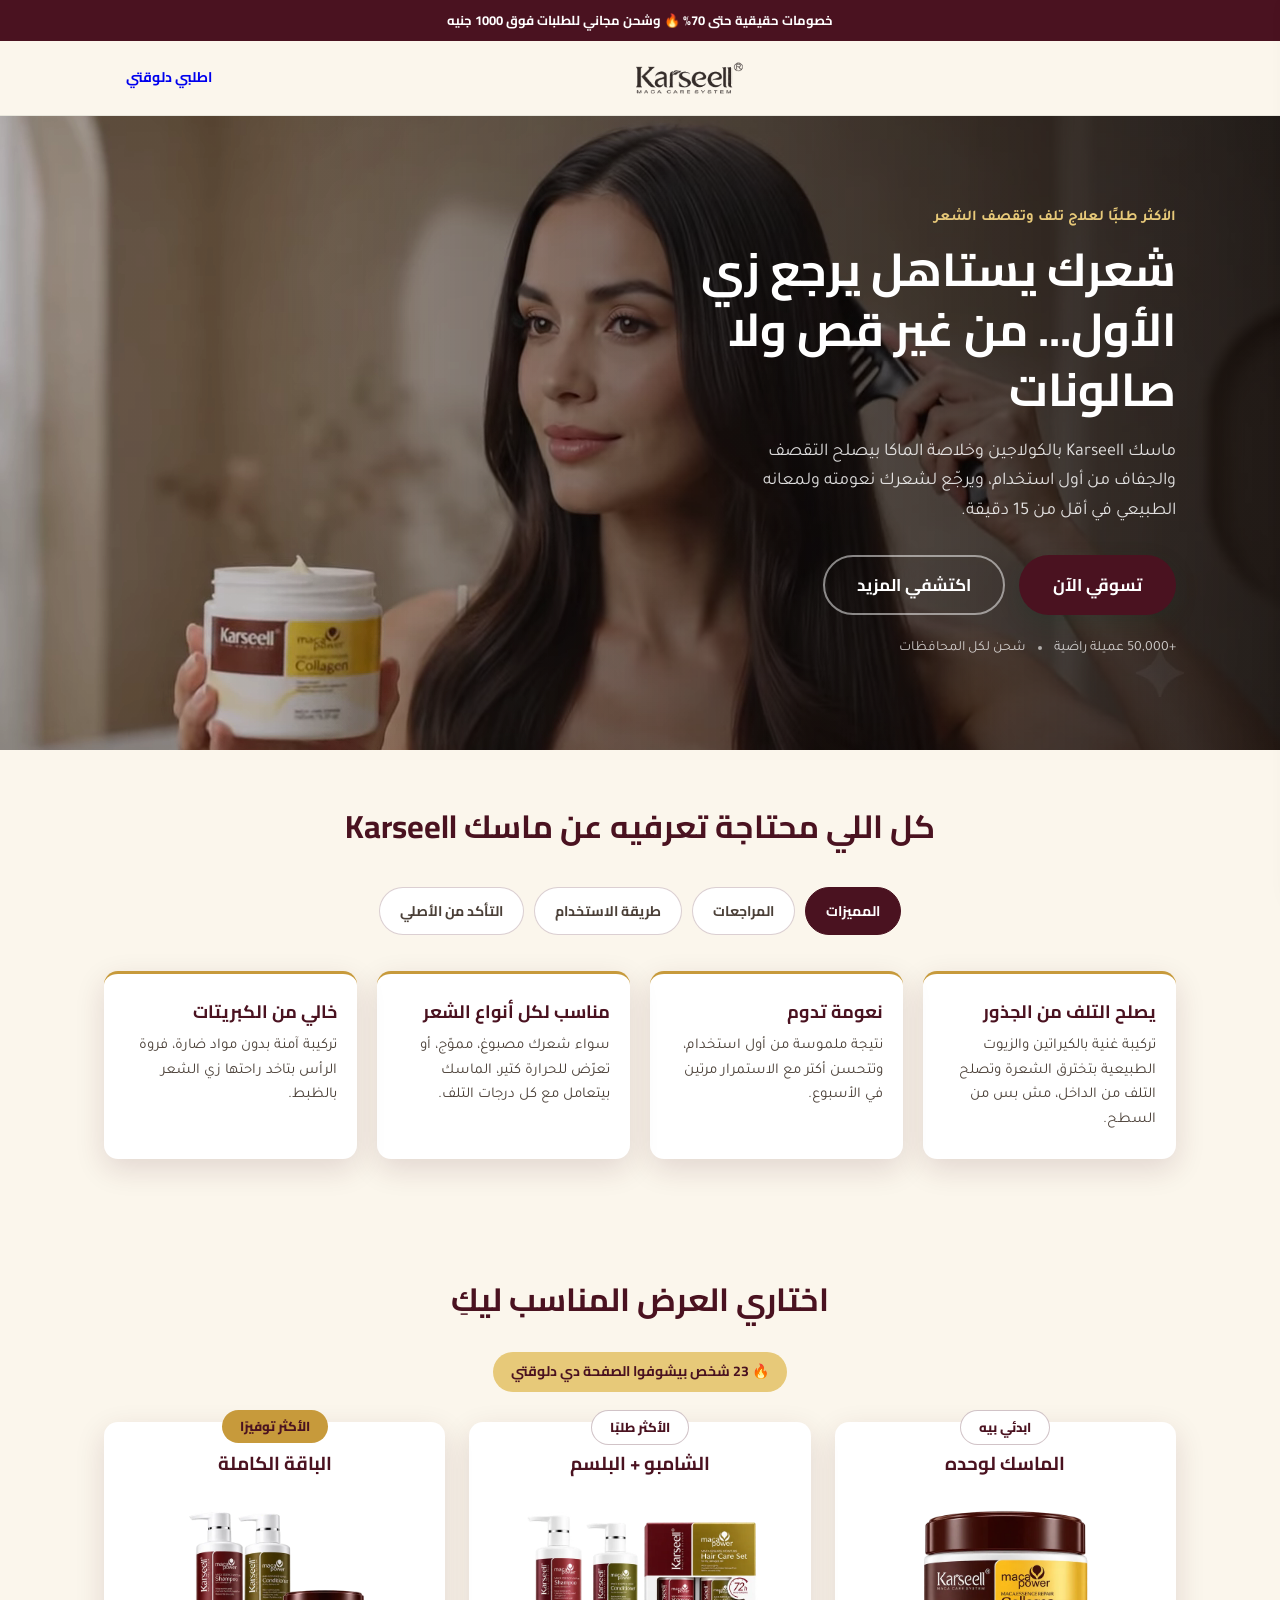
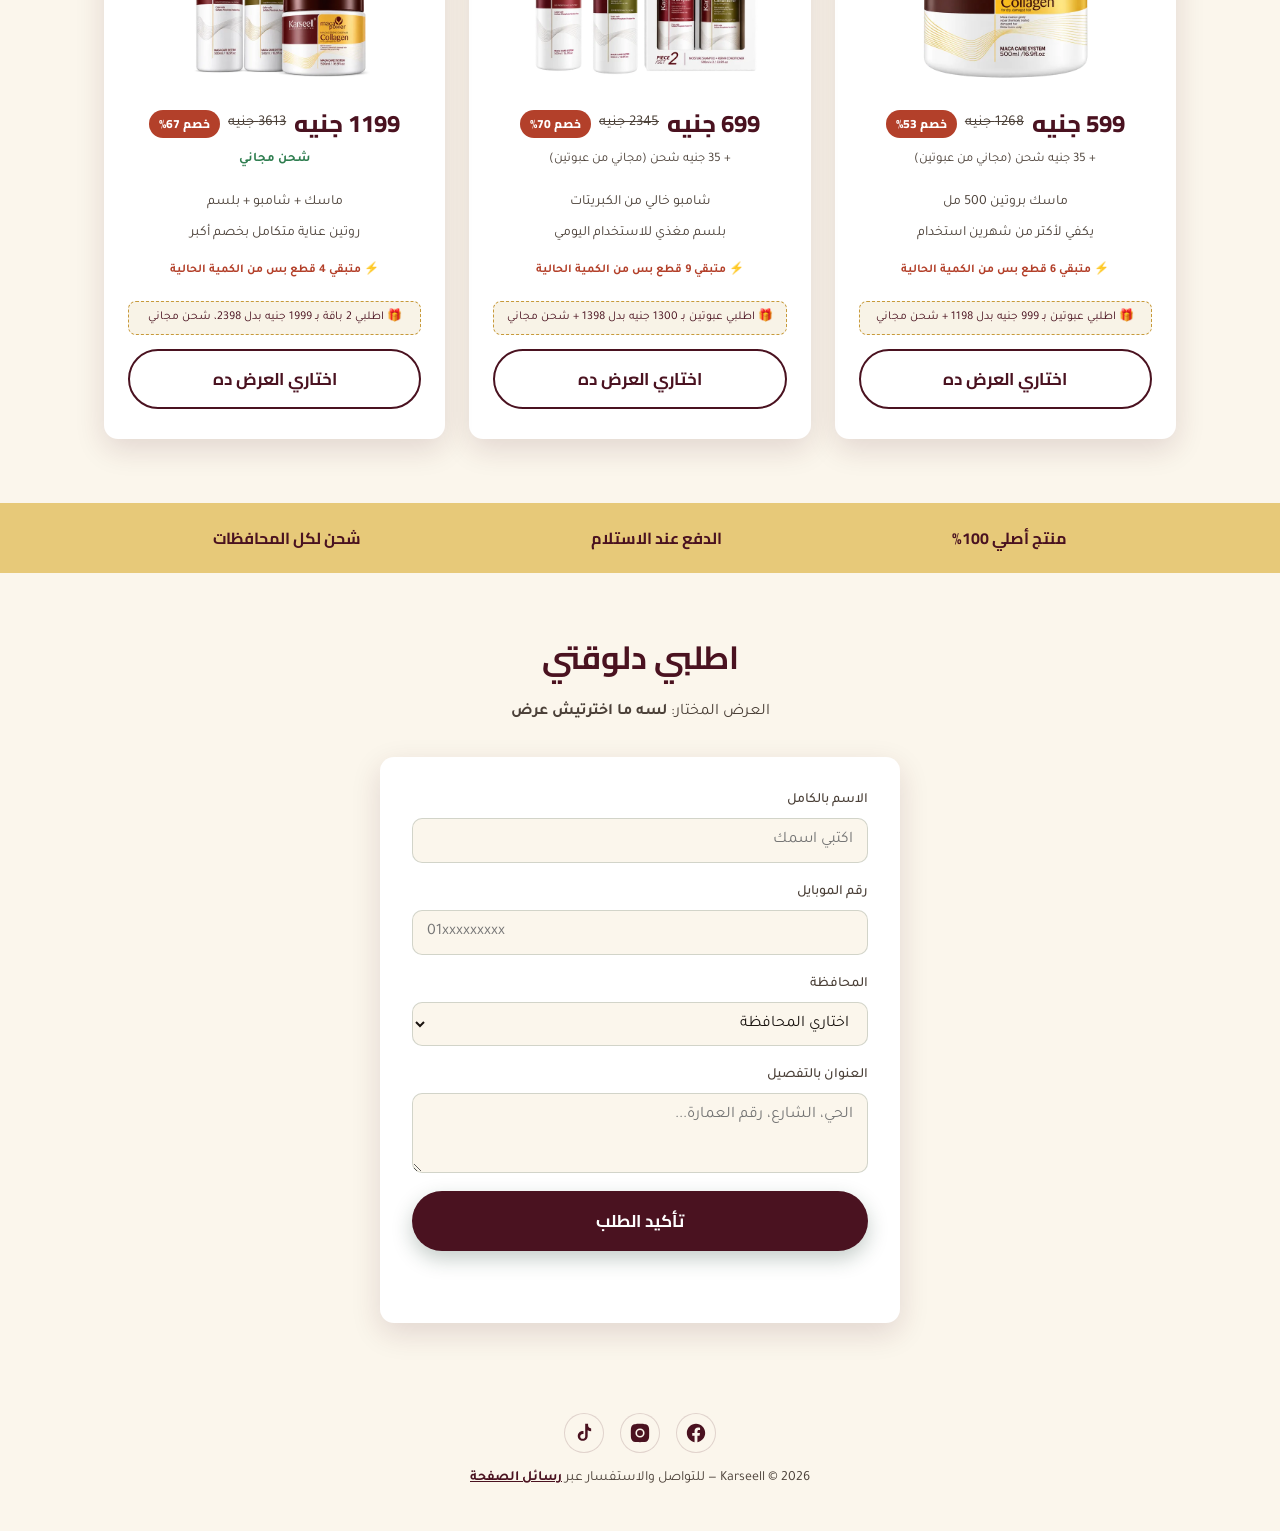
==== commit 5f8f3b13: "Add files via upload" ====
--- a/index.html
+++ b/index.html
@@ -118,23 +118,25 @@
     <!-- Pane: Reviews -->
     <div id="tab-reviews" class="info-tab-pane">
       <div class="review-grid">
-        <div class="review-card">
-          <div class="review-stars">★★★★★</div>
-          <p class="review-text">"شعري كان تعبان جدًا من الصبغة، جربت الماسك أسبوعين ولاحظت فرق حقيقي في النعومة."</p>
-          <span class="review-name">عميلة مؤكدة ✓</span>
-        </div>
-        <div class="review-card">
-          <div class="review-stars">★★★★★</div>
-          <p class="review-text">"ريحة حلوة وملمس الشعر بقى ناعم من أول استخدام، هطلب تاني أكيد."</p>
-          <span class="review-name">عميلة مؤكدة ✓</span>
-        </div>
-        <div class="review-card">
-          <div class="review-stars">★★★★★</div>
-          <p class="review-text">"الشحن وصل بسرعة والمنتج أصلي 100%، حسيت بالفرق من أول مرة."</p>
-          <span class="review-name">عميلة مؤكدة ✓</span>
-        </div>
-      </div>
-      <p class="review-note">* هنضيف قريبًا لقطات شاشة حقيقية من محادثات عميلاتنا</p>
+        <div class="review-shot-card">
+          <img src="assets/reviews/review1.webp" alt="رسالة عميلة تؤكد وصول واستلام الطلب" loading="lazy">
+        </div>
+        <div class="review-shot-card">
+          <img src="assets/reviews/review2.webp" alt="رأي عميلة عن نتيجة المنتج على شعرها" loading="lazy">
+        </div>
+        <div class="review-shot-card">
+          <img src="assets/reviews/review3.webp" alt="عميلة تشكر على جودة المنتج والتعامل" loading="lazy">
+        </div>
+        <div class="review-shot-card">
+          <img src="assets/reviews/review4.webp" alt="عميلة تشارك تجربتها مع المنتج" loading="lazy">
+        </div>
+        <div class="review-shot-card">
+          <img src="assets/reviews/review5.webp" alt="تقييم 5 نجوم على فيسبوك" loading="lazy">
+        </div>
+        <div class="review-shot-card">
+          <img src="assets/reviews/review6.webp" alt="تعليقات عملاء حقيقية على المنتج" loading="lazy">
+        </div>
+      </div>
     </div>
 
     <!-- Pane: How to use -->
@@ -162,13 +164,11 @@
     <!-- Pane: Verify authenticity -->
     <div id="tab-verify" class="info-tab-pane">
       <div class="verify-grid">
-        <div class="verify-item">
-          <h3>شعار محفور على الغطاء</h3>
-          <p>المنتج الأصلي بيحمل شعار Karseell محفور بوضوح على الغطاء العلوي، مش ملصق بس.</p>
-        </div>
-        <div class="verify-item">
-          <h3>باركود وQR كود واضح</h3>
-          <p>هتلاقي باركود ورمز QR سليم وقابل للمسح على العبوة، بيأكد مصدر المنتج.</p>
+        <div class="verify-photo-card">
+          <img src="assets/verify-logo.webp" alt="شعار Karseell محفور على غطاء العبوة" loading="lazy">
+        </div>
+        <div class="verify-photo-card">
+          <img src="assets/verify-qr.webp" alt="باركود ورمز QR أصلي على العبوة" loading="lazy">
         </div>
         <div class="verify-item">
           <h3>جودة الطباعة والخامة</h3>
--- a/style.css
+++ b/style.css
@@ -425,6 +425,22 @@
 .review-name{ font-size: 12px; font-weight: 700; color: #2E7D4F; }
 .review-note{ text-align:center; font-size: 12px; color: var(--ink-soft); }
 
+.review-shot-card{
+  border-radius: var(--radius);
+  overflow: hidden;
+  box-shadow: var(--shadow);
+  border: 1px solid rgba(74,18,32,.08);
+}
+.review-shot-card img{ width:100%; height:auto; display:block; }
+
+.verify-photo-card{
+  border-radius: var(--radius);
+  overflow: hidden;
+  box-shadow: var(--shadow);
+  background: var(--white);
+}
+.verify-photo-card img{ width:100%; height:auto; display:block; }
+
 /* Verify authenticity */
 .verify-grid{
   display:grid;
@@ -866,6 +882,10 @@
   .hero{ min-height: 420px; padding: 40px 0; align-items: center; }
   .hero-overlay{ background: linear-gradient(to top, rgba(10,6,6,.75) 0%, rgba(10,6,6,.55) 55%, rgba(10,6,6,.35) 100%); }
   .hero-copy{ max-width: 100%; text-align: center; margin: 0 auto; }
+  .review-grid{ grid-template-columns: 1fr 1fr; }
+  .verify-grid{ grid-template-columns: 1fr; }
+  .info-tabs-nav{ gap: 8px; }
+  .info-tab-btn{ font-size: 13px; padding: 8px 14px; }
   .hero-sub{ margin-inline: auto; }
   .hero-btn-group{ justify-content: center; }
   .hero-trust{ justify-content:center; }
@@ -892,6 +912,7 @@
 @media (max-width: 480px){
   .feature-grid{ grid-template-columns: 1fr; }
   .steps{ grid-template-columns: 1fr; }
+  .review-grid{ grid-template-columns: 1fr; }
   .hero{ padding: 40px 0 24px; min-height: 380px; }
   .order-form{ padding: 22px; }
   .discount-code-row{ flex-direction: column; }
